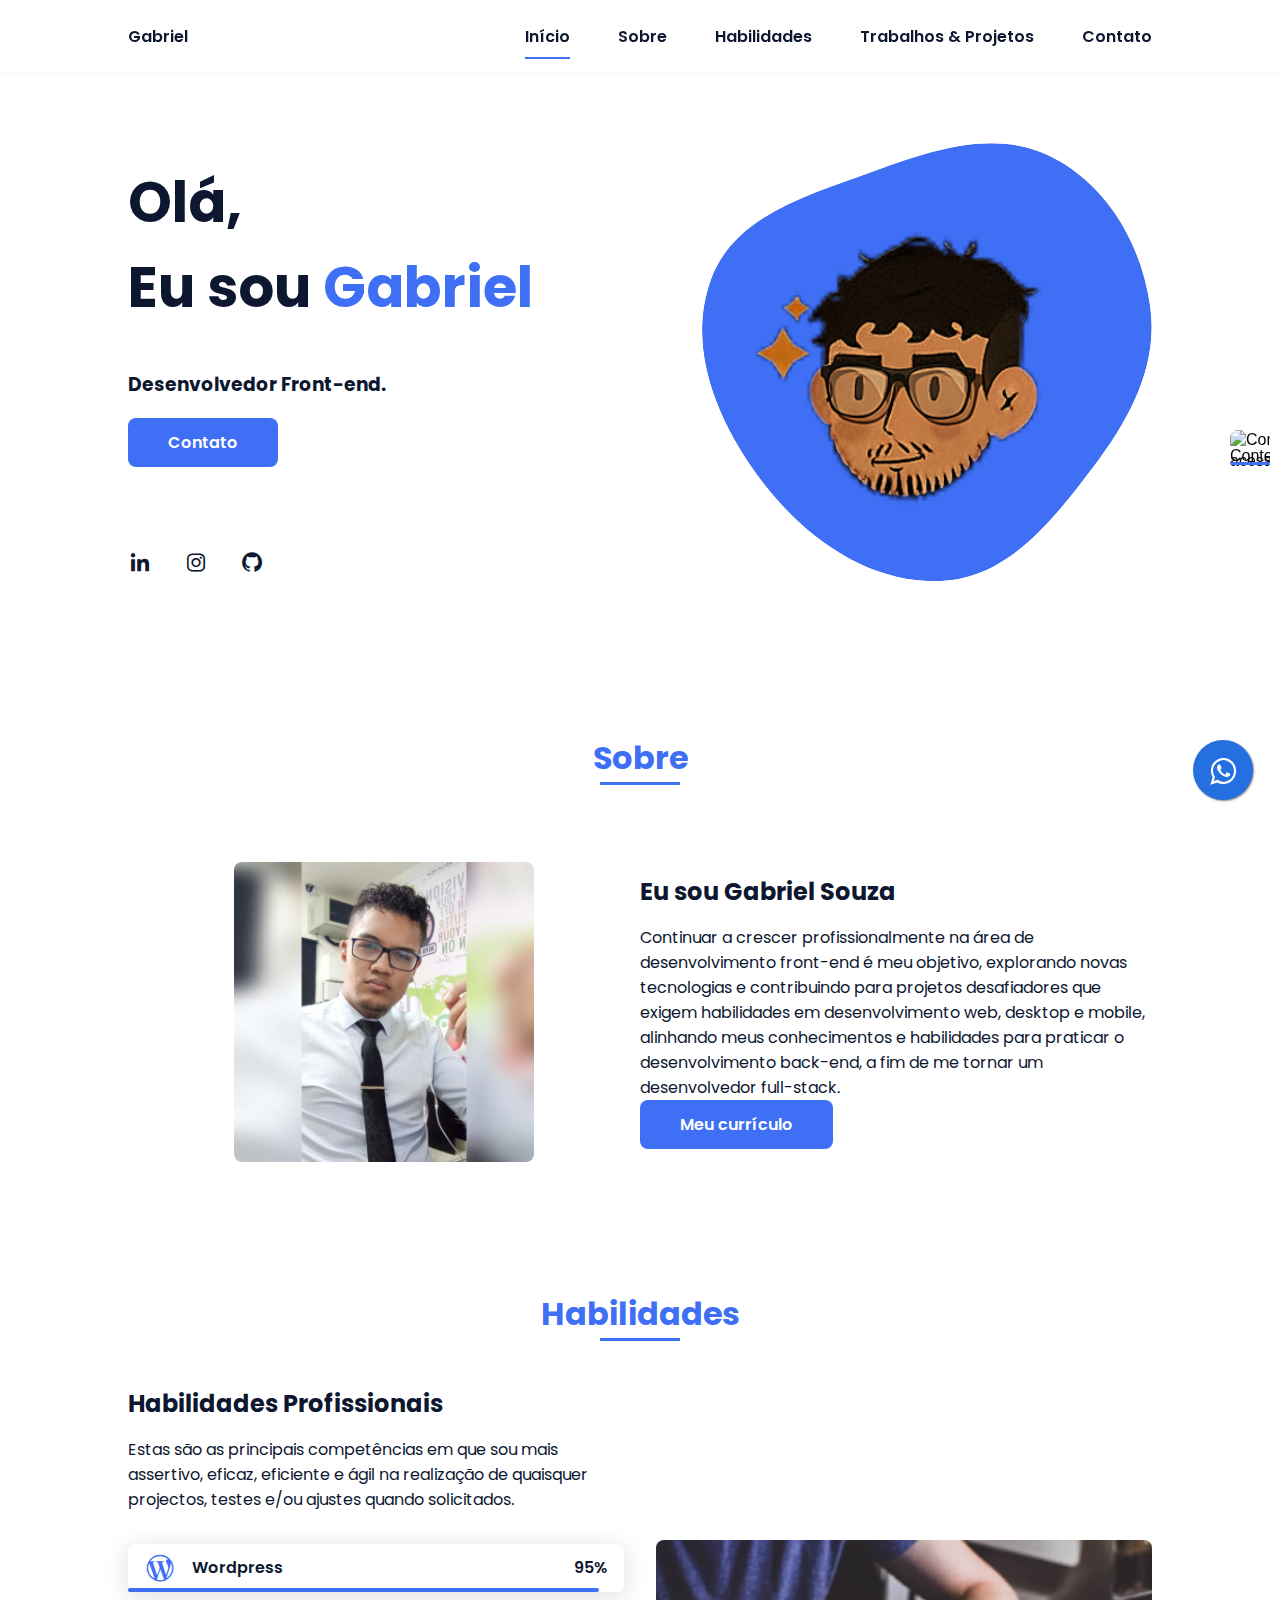
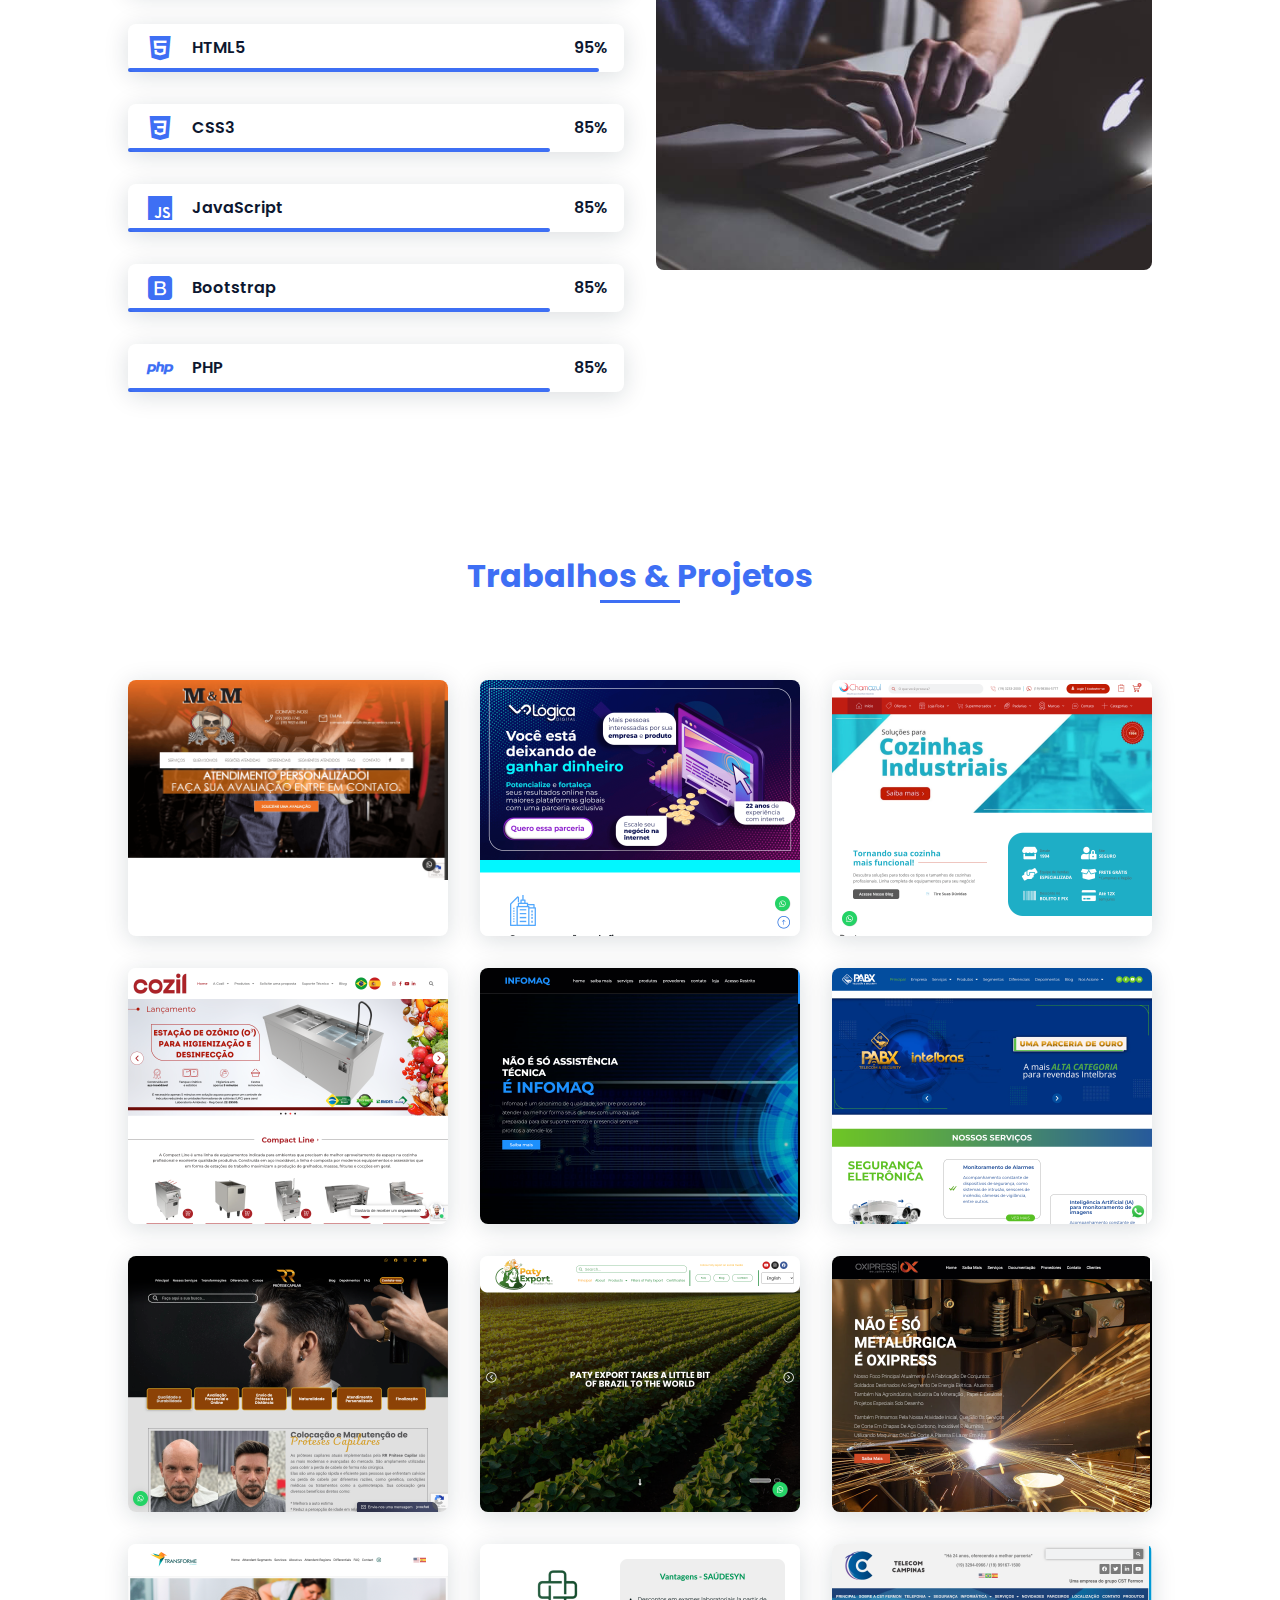
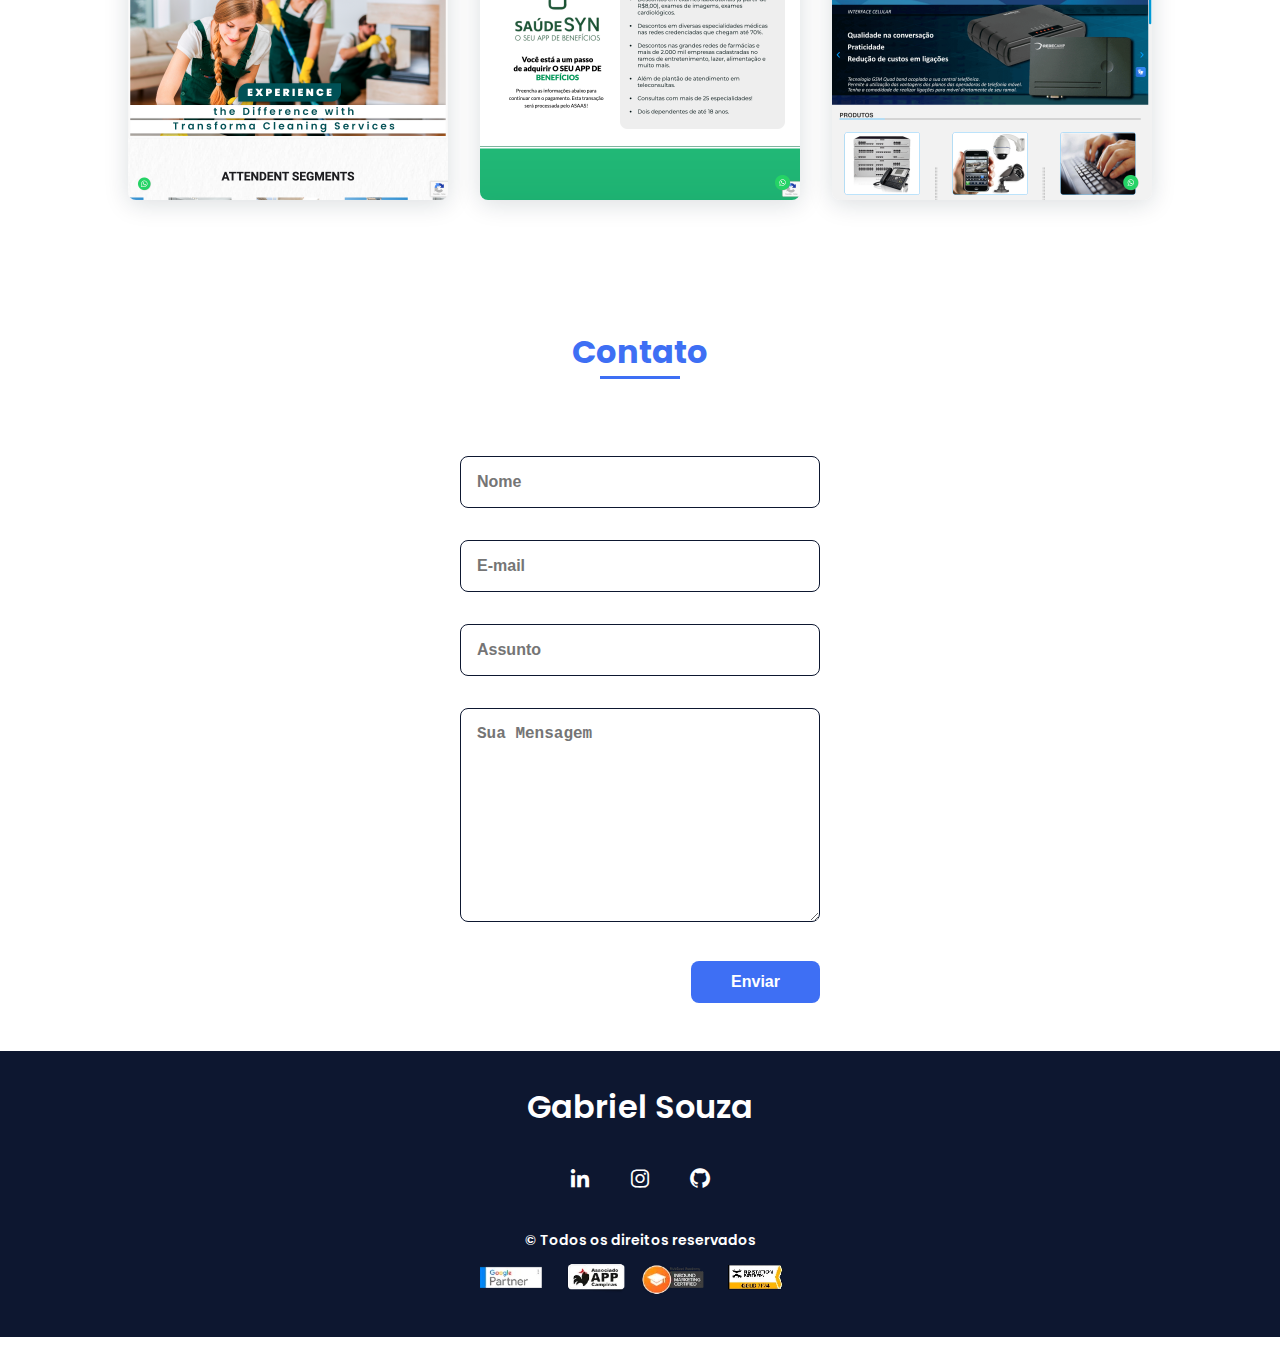
==== index.html @ 62bfc790 "Update index.html" ====
<!DOCTYPE html>
<html lang="pt-br">
    <head>
        <meta charset="UTF-8">
        <meta name="viewport" content="width=device-width, initial-scale=1.0">
        
        <link rel="icon" type="image/x-icon" href="./assets/img/favicon.ico">
        <link rel="stylesheet" href="assets/css/styles.css">

        <!-- =====BOX ICONS===== -->
        <link href='https://cdn.jsdelivr.net/npm/boxicons@2.0.5/css/boxicons.min.css' rel='stylesheet'>
        <link href="https://fonts.googleapis.com/icon?family=Material+Icons" rel="stylesheet">

        <title>Portfólio Gabriel Souza</title>
    </head>
    <body>
        <!--===== BOTAO VOLTAR AO TOPO =====-->
        <a class="btn-fixed" href="#home">
            <span class="material-icons">north</span>
        </a>
        
        <!--===== HEADER =====-->
        <header class="l-header">
            <nav class="nav bd-grid">
                <div>
                    <a href="#" class="nav__logo">Gabriel</a>
                </div>

                <div class="nav__menu" id="nav-menu">
                    <ul class="nav__list">
                        <li class="nav__item"><a href="#home" class="nav__link active">Início</a></li>
                        <li class="nav__item"><a href="#about" class="nav__link">Sobre</a></li>
                        <li class="nav__item"><a href="#skills" class="nav__link">Habilidades</a></li>
                        <li class="nav__item"><a href="#work" class="nav__link">Trabalhos & Projetos</a></li>
                        <li class="nav__item"><a href="#contact" class="nav__link">Contato</a></li>
                    </ul>
                </div>

                <div class="nav__toggle" id="nav-toggle">
                    <i class='bx bx-menu'></i>
                </div>
            </nav>
        </header>

        <main class="l-main">
            <!--===== HOME =====-->
            <section class="home bd-grid" id="home">
                <div class="home__data">
                    <h1 class="home__title">Olá,<br>Eu sou <span class="home__title-color">Gabriel</span></h1><h3>Desenvolvedor Front-end.</h3>

                    <a href="#contact" class="button">Contato</a>
                </div>

                <div class="home__social">
                    <a href="https://www.linkedin.com/in/gabriel-costa-de-souza-066486230/" class="home__social-icon"><i class='bx bxl-linkedin'></i></a>
                    <a href="https://www.instagram.com/web.gbrl" class="home__social-icon"><i class='bx bxl-instagram' ></i></a>
                    <a href="https://github.com/GbrlSouza/GbrlSouza" class="home__social-icon"><i class='bx bxl-github' ></i></a>
                </div>

                <div class="home__img">
                    <svg class="home__blob" viewBox="0 0 479 467" xmlns="http://www.w3.org/2000/svg" xmlns:xlink="http://www.w3.org/1999/xlink">
                        <mask id="mask0" mask-type="alpha">
                            <path d="M9.19024 145.964C34.0253 76.5814 114.865 54.7299 184.111 29.4823C245.804 6.98884 311.86 -14.9503 370.735 14.143C431.207 44.026 467.948 107.508 477.191 174.311C485.897 237.229 454.931 294.377 416.506 344.954C373.74 401.245 326.068 462.801 255.442 466.189C179.416 469.835 111.552 422.137 65.1576 361.805C17.4835 299.81 -17.1617 219.583 9.19024 145.964Z"/>
                        </mask>
                        <g mask="url(#mask0)">
                            <path d="M9.19024 145.964C34.0253 76.5814 114.865 54.7299 184.111 29.4823C245.804 6.98884 311.86 -14.9503 370.735 14.143C431.207 44.026 467.948 107.508 477.191 174.311C485.897 237.229 454.931 294.377 416.506 344.954C373.74 401.245 326.068 462.801 255.442 466.189C179.416 469.835 111.552 422.137 65.1576 361.805C17.4835 299.81 -17.1617 219.583 9.19024 145.964Z"/>
                            <image class="home__blob-img" x="50" y="60" href="assets/img/perfil.png"/>
                        </g>
                    </svg>
                </div>
            </section>

            <!--===== ABOUT =====-->
            <section class="about section " id="about">
                <h2 class="section-title">Sobre</h2>

                <div class="about__container bd-grid">
                    <div class="about__img">
                        <img src="assets/img/about.jpg" alt="">
                    </div>
                    
                    <div>
                        <h2 class="about__subtitle">Eu sou Gabriel Souza</h2>
                        <p class="about__text">Continuar a crescer profissionalmente na área de desenvolvimento front-end é meu objetivo, explorando novas tecnologias e contribuindo para projetos desafiadores que exigem habilidades em desenvolvimento web, desktop e mobile, alinhando meus conhecimentos e habilidades para praticar o desenvolvimento back-end, a fim de me tornar um desenvolvedor full-stack.</p>           
                        <div styles="margin-top: 30px"><a href="./assets/pdf/Gabriel%20Costa%20de%20Souza%20CV.pdf" target="_blank" class="button">Meu currículo</a></div>
                    </div>                                   
                </div>
            </section>

            <!--===== SKILLS =====-->
            <section class="skills section" id="skills">
                <h2 class="section-title">Habilidades</h2>

                <div class="skills__container bd-grid">          
                    <div>
                        <h2 class="skills__subtitle">Habilidades Profissionais</h2>
                        <p class="skills__text">Estas são as principais competências em que sou mais assertivo, eficaz, eficiente e ágil na realização de quaisquer projectos, testes e/ou ajustes quando solicitados.</p>
                        <div class="skills__data">
                            <div class="skills__names">
                                <i class='bx bxl-wordpress skills__icon'></i>
                                <span class="skills__name">Wordpress</span>
                            </div>
                            <div class="skills__bar skills__html">

                            </div>
                            <div>
                                <span class="skills__percentage">95%</span>
                            </div>
                        </div>
                        <div class="skills__data">
                            <div class="skills__names">
                                <i class='bx bxl-html5 skills__icon'></i>
                                <span class="skills__name">HTML5</span>
                            </div>
                            <div class="skills__bar skills__html">

                            </div>
                            <div>
                                <span class="skills__percentage">95%</span>
                            </div>
                        </div>
                        <div class="skills__data">
                            <div class="skills__names">
                                <i class='bx bxl-css3 skills__icon'></i>
                                <span class="skills__name">CSS3</span>
                            </div>
                            <div class="skills__bar skills__css">
                                
                            </div>
                            <div>
                                <span class="skills__percentage">85%</span>
                            </div>
                        </div>
                        <div class="skills__data">
                            <div class="skills__names">
                                <i class='bx bxl-javascript skills__icon'></i>
                                <span class="skills__name">JavaScript</span>
                            </div>
                            <div class="skills__bar skills__css">
                                
                            </div>
                            <div>
                                <span class="skills__percentage">85%</span>
                            </div>
                        </div>
                        <div class="skills__data">
                            <div class="skills__names">
                                <i class='bx bxl-bootstrap skills__icon'></i>
                                <span class="skills__name">Bootstrap</span>
                            </div>
                            <div class="skills__bar skills__css">
                                
                            </div>
                            <div>
                                <span class="skills__percentage">85%</span>
                            </div>
                        </div>
                        <div class="skills__data">
                            <div class="skills__names">
                                <i class='bx bxl-php skills__icon' ></i>
                                <span class="skills__name">PHP</span>
                            </div>
                            <div class="skills__bar skills__ux">
                                
                            </div>
                            <div>
                                <span class="skills__percentage">85%</span>
                            </div>
                        </div>
                    </div>
                    
                    <div>              
                        <img src="assets/img/work3.jpg" alt="" class="skills__img">
                    </div>
                </div>
            </section>

            <!--===== WORK =====-->
            <section class="work section" id="work">
                <h2 class="section-title">Trabalhos & Projetos</h2>

                <div class="work__container bd-grid">
                    <a target="_blank" href="https://www.mmoficinamecanica.com.br/" class="work__img">
                        <img src="assets/img/mmoficinamecanica.png" alt="">
                    </a>
                    <a target="_blank" href="https://conteudo.logicadigital.com.br/trafego-pago/" class="work__img">
                        <img src="assets/img/onepage-logica-digital-trafego.png" alt="">
                    </a>
                    <a target="_blank" href="https://www.chamazul.com.br/" class="work__img">
                        <img src="assets/img/chamazul.png" alt="">
                    </a>
                    <a target="_blank" href="https://cozil.com.br/" class="work__img">
                        <img src="assets/img/cozil.png" alt="">
                    </a>
                    <a target="_blank" href="https://gbrlsouza.github.io/www.infomaqcampinas.com.br/" class="work__img">
                        <img src="assets/img/infomaq.png" alt="">
                    </a>
                    <a target="_blank" href="https://www.pabxtelecom.com.br/" class="work__img">
                        <img src="assets/img/pabx.png" alt="">
                    </a>
                    <a target="_blank" href="https://www.rrprotesecapilar.com.br/" class="work__img">
                        <img src="assets/img/rrprotese.png" alt="">
                    </a>
                    <a target="_blank" href="http://dev.patyexport.com/" class="work__img">
                        <img src="assets/img/paty-export.png" alt="">
                    </a>
                    <a target="_blank" href="https://gbrlsouza.github.io/www.oxipress.com.br/" class="work__img">
                        <img src="assets/img/oxipress.png" alt="">
                    </a>
                    <a target="_blank" href="https://www.transformecleaning.com/" class="work__img">
                        <img src="assets/img/transforme-cleaning.png" alt="">
                    </a>
                    <a target="_blank" href="https://plano.saudesyn.com.br/" class="work__img">
                        <img src="assets/img/saudesyn.png" alt="">
                    </a>
                    <a target="_blank" href="https://www.telecomcampinas.com.br/" class="work__img">
                        <img src="assets/img/telecom-campinas.png" alt="">
                    </a>
                </div>
            </section>

            <!--===== CONTACT =====-->
            <section class="contact section" id="contact">
                <h2 class="section-title">Contato</h2>

                <div class="contact__container bd-grid">
                    <form action="https://formsubmit.co/dev.gabrielsouza@hotmail.com" method="POST"  class="contact__form">
                        <input type="text" name="name" placeholder="Nome" class="contact__input" required>
                        <input type="email" name="email" placeholder="E-mail" class="contact__input" required>
                        <input type="subject" name="subject" placeholder="Assunto" class="contact__input" required>
                        <textarea name="message" placeholder="Sua Mensagem" id="" cols="0" rows="10" class="contact__input" required></textarea>
                        <input type="hidden" name="_next" value="https://gbrlsouza.github.io/Portfolio-Gabriel-Souza/obrigado.html">
                        <input type="submit" value="Enviar" class="contact__button button">
                        <!--div id='recaptcha' class="g-recaptcha" data-sitekey="6Lc2ir8pAAAAAP3tOxoWyXWkzju0WFUUVgN4Os3S" data-callback="sendForm" data-size="invisible"></div-->
                    </form>
                </div>
            </section>
        </main>

        <!--===== FOOTER =====-->
        <footer class="footer">
            <p class="footer__title">Gabriel Souza</p>
            <div class="footer__social">
                <a href="https://www.linkedin.com/in/gabriel-costa-de-souza-066486230/" class="footer__icon"><i class='bx bxl-linkedin'></i></a>
                <a href="https://www.instagram.com/web.gbrl" class="footer__icon"><i class='bx bxl-instagram' ></i></a>
                <a href="https://github.com/GbrlSouza/GbrlSouza" class="footer__icon"><i class='bx bxl-github' ></i></a>
            </div>
            <p class="footer__copy">&#169; Todos os direitos reservados</p>
            <img src="assets/img/icones-footer.webp" alt="">
        </footer>

        <!--===== VLIBRAS =====-->
        <div vw class="enabled">
            <div vw-access-button class="active"></div>
            <div vw-plugin-wrapper>
                <div class="vw-plugin-top-wrapper"></div>
            </div>
        </div>
        <script src="./assets/js/vlibras.js"></script>
        <script>
            new window.VLibras.Widget('https://vlibras.gov.br/app');
        </script>

        <!--===== SCROLL REVEAL =====-->
        <script src="https://unpkg.com/scrollreveal"></script>

        <!--===== MAIN JS =====-->
        <script src="assets/js/main.js"></script>
        
        <!--===== WHATSAPP BUTTON =====-->
        <link rel="stylesheet" href="https://maxcdn.bootstrapcdn.com/font-awesome/4.5.0/css/font-awesome.min.css" />
        <a href="https://wa.me/5519989680054?text=Adorei%20seu%20portifólio!" style="position:fixed;width:60px;height:60px;bottom:100px;right:27px;background-color:#2470e0;color:#FFF;border-radius:50px;text-align:center;font-size:30px;box-shadow: 1px 1px 2px #888; z-index:1000;" target="_blank">
            <i style="margin-top:16px" class="fa fa-whatsapp"></i>
        </a>
        
        <!--===== RECAPTCHA =====-->
        <script src='https://www.google.com/recaptcha/api.js'></script> 
    </body>
</html>
---- assets/css/styles.css ----
/*===== GOOGLE FONTS =====*/
@import url("https://fonts.googleapis.com/css2?family=Poppins:wght@400;600;700&display=swap");
/*===== VARIABLES CSS =====*/
:root {
  --header-height: 3rem;
  --font-semi: 600;
  /*===== Colores =====*/
  /*Purple 260 - Red 355 - Blue 224 - Pink 340*/
  /* HSL color mode */
  --hue-color: 224;
  --first-color: hsl(var(--hue-color), 89%, 60%);
  --second-color: hsl(var(--hue-color), 56%, 12%);
  /*===== Fuente y tipografia =====*/
  --body-font: 'Poppins', sans-serif;
  --big-font-size: 2rem;
  --h2-font-size: 1.25rem;
  --normal-font-size: .938rem;
  --smaller-font-size: .75rem;
  /*===== Margenes =====*/
  --mb-2: 1rem;
  --mb-4: 2rem;
  --mb-5: 2.5rem;
  --mb-6: 3rem;
  /*===== z index =====*/
  --z-back: -10;
  --z-fixed: 100;
}

@media screen and (min-width: 968px) {
  :root {
    --big-font-size: 3.5rem;
    --h2-font-size: 2rem;
    --normal-font-size: 1rem;
    --smaller-font-size: .875rem;
  }
}

/*===== BASE =====*/
*, ::before, ::after {
  box-sizing: border-box;
}

html {
  scroll-behavior: smooth;
}

body {
  margin: var(--header-height) 0 0 0;
  font-family: var(--body-font);
  font-size: var(--normal-font-size);
  color: var(--second-color);
}

body::-webkit-scrollbar {
    width: 15px;                    /* width of the entire scrollbar */
}

body::-webkit-scrollbar-track {
    background: #fff;             /* color of the tracking area */
}

body::-webkit-scrollbar-thumb {
    background-color: #2470e0;    /* color of the scroll thumb */
    border-radius: 15px;            /* roundness of the scroll thumb */
    border: 3px solid #fff;       /* creates padding around scroll thumb */
}

h1, h2, p {
  margin: 0;
}

ul {
  margin: 0;
  padding: 0;
  list-style: none;
}

a {
  text-decoration: none;
}

img {
  max-width: 100%;
  height: auto;
  display: block;
}

/*===== BOTAO VOLTAR AO TOPO ===== */

.btn-fixed {
  position: fixed;
  bottom: 30px;
  right: 30px;
  visibility: hidden;
  z-index: 999;
}

.btn-fixed.visible {
  visibility: visible;
  z-index: 999;
}

.material-icons {
  background: #ffffffcc;
  border: solid 3px #2470e0;
  border-radius: 50%;
  color: #2470e0;
  padding: 10px;
  z-index: 999;
}

/*===== CLASS CSS ===== */
.section-title {
  position: relative;
  font-size: var(--h2-font-size);
  color: var(--first-color);
  margin-top: var(--mb-2);
  margin-bottom: var(--mb-4);
  text-align: center;
}

.section-title::after {
  position: absolute;
  content: '';
  width: 64px;
  height: 0.18rem;
  left: 0;
  right: 0;
  margin: auto;
  top: 2rem;
  background-color: var(--first-color);
}

.section {
  padding-top: 3rem;
  padding-bottom: 2rem;
}

/*===== LAYOUT =====*/
.bd-grid {
  max-width: 1024px;
  display: grid;
  margin-left: var(--mb-2);
  margin-right: var(--mb-2);
}

.l-header {
  width: 100%;
  position: fixed;
  top: 0;
  left: 0;
  z-index: var(--z-fixed);
  background-color: #fff;
  box-shadow: 0 1px 4px rgba(146, 161, 176, 0.15);
}

/*===== NAV =====*/
.nav {
  height: var(--header-height);
  display: flex;
  justify-content: space-between;
  align-items: center;
  font-weight: var(--font-semi);
}

@media screen and (max-width: 767px) {
  .nav__menu {
    position: fixed;
    top: var(--header-height);
    right: -100%;
    width: 80%;
    height: 100%;
    padding: 2rem;
    background-color: var(--second-color);
    transition: .5s;
  }
}

.nav__item {
  margin-bottom: var(--mb-4);
}

.nav__link {
  position: relative;
  color: #fff;
}

.nav__link:hover {
  position: relative;
}

.nav__link:hover::after {
  position: absolute;
  content: '';
  width: 100%;
  height: 0.18rem;
  left: 0;
  top: 2rem;
  background-color: var(--first-color);
}

.nav__logo {
  color: var(--second-color);
}

.nav__toggle {
  color: var(--second-color);
  font-size: 1.5rem;
  cursor: pointer;
}

/*Active menu*/
.active::after {
  position: absolute;
  content: '';
  width: 100%;
  height: 0.18rem;
  left: 0;
  top: 2rem;
  background-color: var(--first-color);
}

/*=== Show menu ===*/
.show {
  right: 0;
}

/*===== HOME =====*/
.home {
  position: relative;
  row-gap: 5rem;
  padding: 4rem 0 5rem;
}

.home__data {
  align-self: center;
}

.home__title {
  font-size: var(--big-font-size);
  margin-bottom: var(--mb-5);
}

.home__title-color {
  color: var(--first-color);
}

.home__social {
  display: flex;
  flex-direction: column;
}

.home__social-icon {
  width: max-content;
  margin-bottom: var(--mb-2);
  font-size: 1.5rem;
  color: var(--second-color);
}

.home__social-icon:hover {
  color: var(--first-color);
}

.home__img {
  position: absolute;
  right: 0;
  bottom: 0;
  width: 260px;
}

.home__blob {
  fill: var(--first-color);
}

.home__blob-img {
  width: 360px;
}

/*BUTTONS*/
.button {
  display: inline-block;
  background-color: var(--first-color);
  color: #fff;
  padding: .75rem 2.5rem;
  font-weight: var(--font-semi);
  border-radius: .5rem;
  transition: .3s;
}

.button:hover {
  box-shadow: 0px 10px 36px rgba(0, 0, 0, 0.15);
}

/* ===== ABOUT =====*/
.about__container {
  row-gap: 2rem;
  text-align: center;
}

.about__subtitle {
  margin-bottom: var(--mb-2);
}

.about__img {
  justify-self: center;
}

.about__img img {
  width: 200px;
  border-radius: .5rem;
}

/* ===== SKILLS =====*/
.skills__container {
  row-gap: 2rem;
  text-align: center;
}

.skills__subtitle {
  margin-bottom: var(--mb-2);
}

.skills__text {
  margin-bottom: var(--mb-4);
}

.skills__data {
  display: flex;
  justify-content: space-between;
  align-items: center;
  position: relative;
  font-weight: var(--font-semi);
  padding: .5rem 1rem;
  margin-bottom: var(--mb-4);
  border-radius: .5rem;
  box-shadow: 0px 4px 25px rgba(14, 36, 49, 0.15);
}

.skills__icon {
  font-size: 2rem;
  margin-right: var(--mb-2);
  color: var(--first-color);
}

.skills__names {
  display: flex;
  align-items: center;
}

.skills__bar {
  position: absolute;
  left: 0;
  bottom: 0;
  background-color: var(--first-color);
  height: .25rem;
  border-radius: .5rem;
  z-index: var(--z-back);
}

.skills__html {
  width: 95%;
}

.skills__css {
  width: 85%;
}

.skills__js {
  width: 65%;
}

.skills__ux {
  width: 85%;
}

.skills__img {
  border-radius: .5rem;
}

/* ===== WORK =====*/
.work__container {
  row-gap: 2rem;
}

.work__img {
  box-shadow: 0px 4px 25px rgba(14, 36, 49, 0.15);
  border-radius: .5rem;
  overflow: hidden;
}

.work__img img {
  transition: 1s;
}

.work__img img:hover {
  transform: scale(1.1);
}

/* ===== CONTACT =====*/
.contact__input {
  width: 100%;
  font-size: var(--normal-font-size);
  font-weight: var(--font-semi);
  padding: 1rem;
  border-radius: .5rem;
  border: 1.5px solid var(--second-color);
  outline: none;
  margin-bottom: var(--mb-4);
}

.contact__button {
  display: block;
  border: none;
  outline: none;
  font-size: var(--normal-font-size);
  cursor: pointer;
  margin-left: auto;
}

/* ===== FOOTER =====*/
.footer {
  background-color: var(--second-color);
  color: #fff;
  text-align: center;
  font-weight: var(--font-semi);
  padding: 2rem 0;
}

.footer__title {
  font-size: 2rem;
  margin-bottom: var(--mb-4);
}

.footer__social {
  margin-bottom: var(--mb-4);
}

.footer__icon {
  font-size: 1.5rem;
  color: #fff;
  margin: 0 var(--mb-2);
}

.footer__copy {
  font-size: var(--smaller-font-size);
}

.footer img {
  width: 25%;
  display: block;
  margin: 10px auto; 
}

/* ===== MEDIA QUERIES=====*/
@media screen and (max-width: 320px) {
  .home {
    row-gap: 2rem;
  }
  .home__img {
    width: 200px;
  }
}

@media screen and (min-width: 576px) {
  .home {
    padding: 4rem 0 2rem;
  }
  .home__social {
    padding-top: 0;
    padding-bottom: 2.5rem;
    flex-direction: row;
    align-self: flex-end;
  }
  .home__social-icon {
    margin-bottom: 0;
    margin-right: var(--mb-4);
  }
  .home__img {
    width: 300px;
    bottom: 25%;
  }
  .about__container {
    grid-template-columns: repeat(2, 1fr);
    align-items: center;
    text-align: initial;
  }
  .skills__container {
    grid-template-columns: .7fr;
    justify-content: center;
    column-gap: 1rem;
  }
  .work__container {
    grid-template-columns: repeat(2, 1fr);
    column-gap: 2rem;
    padding-top: 2rem;
  }
  .contact__form {
    width: 360px;
    padding-top: 2rem;
  }
  .contact__container {
    justify-items: center;
  }
}

@media screen and (min-width: 768px) {
  body {
    margin: 0;
  }
  .section {
    padding-top: 4rem;
    padding-bottom: 3rem;
  }
  .section-title {
    margin-bottom: var(--mb-6);
  }
  .section-title::after {
    width: 80px;
    top: 3rem;
  }
  .nav {
    height: calc(var(--header-height) + 1.5rem);
  }
  .nav__list {
    display: flex;
    padding-top: 0;
  }
  .nav__item {
    margin-left: var(--mb-6);
    margin-bottom: 0;
  }
  .nav__toggle {
    display: none;
  }
  .nav__link {
    color: var(--second-color);
  }
  .home {
    padding: 8rem 0 2rem;
  }
  .home__img {
    width: 400px;
    bottom: 10%;
  }
  .about__container {
    padding-top: 2rem;
  }
  .about__img img {
    width: 300px;
  }
  .skills__container {
    grid-template-columns: repeat(2, 1fr);
    column-gap: 2rem;
    align-items: center;
    text-align: initial;
  }
  .work__container {
    grid-template-columns: repeat(3, 1fr);
    column-gap: 2rem;
  }
}

@media screen and (min-width: 992px) {
  .bd-grid {
    margin-left: auto;
    margin-right: auto;
  }
  .home {
    padding: 10rem 0 2rem;
  }
  .home__img {
    width: 450px;
  }
}

.container {
  display: flex;
  flex-direction: column;
  height: 100vh;
}

.container main {
  margin-top: 15rem;
  flex: 1;
}

@media screen and (min-width: 992px) {
  .container main {
    margin-top: 20rem;
    padding-bottom: -50px;
    flex: 1 1 0;
  }
}
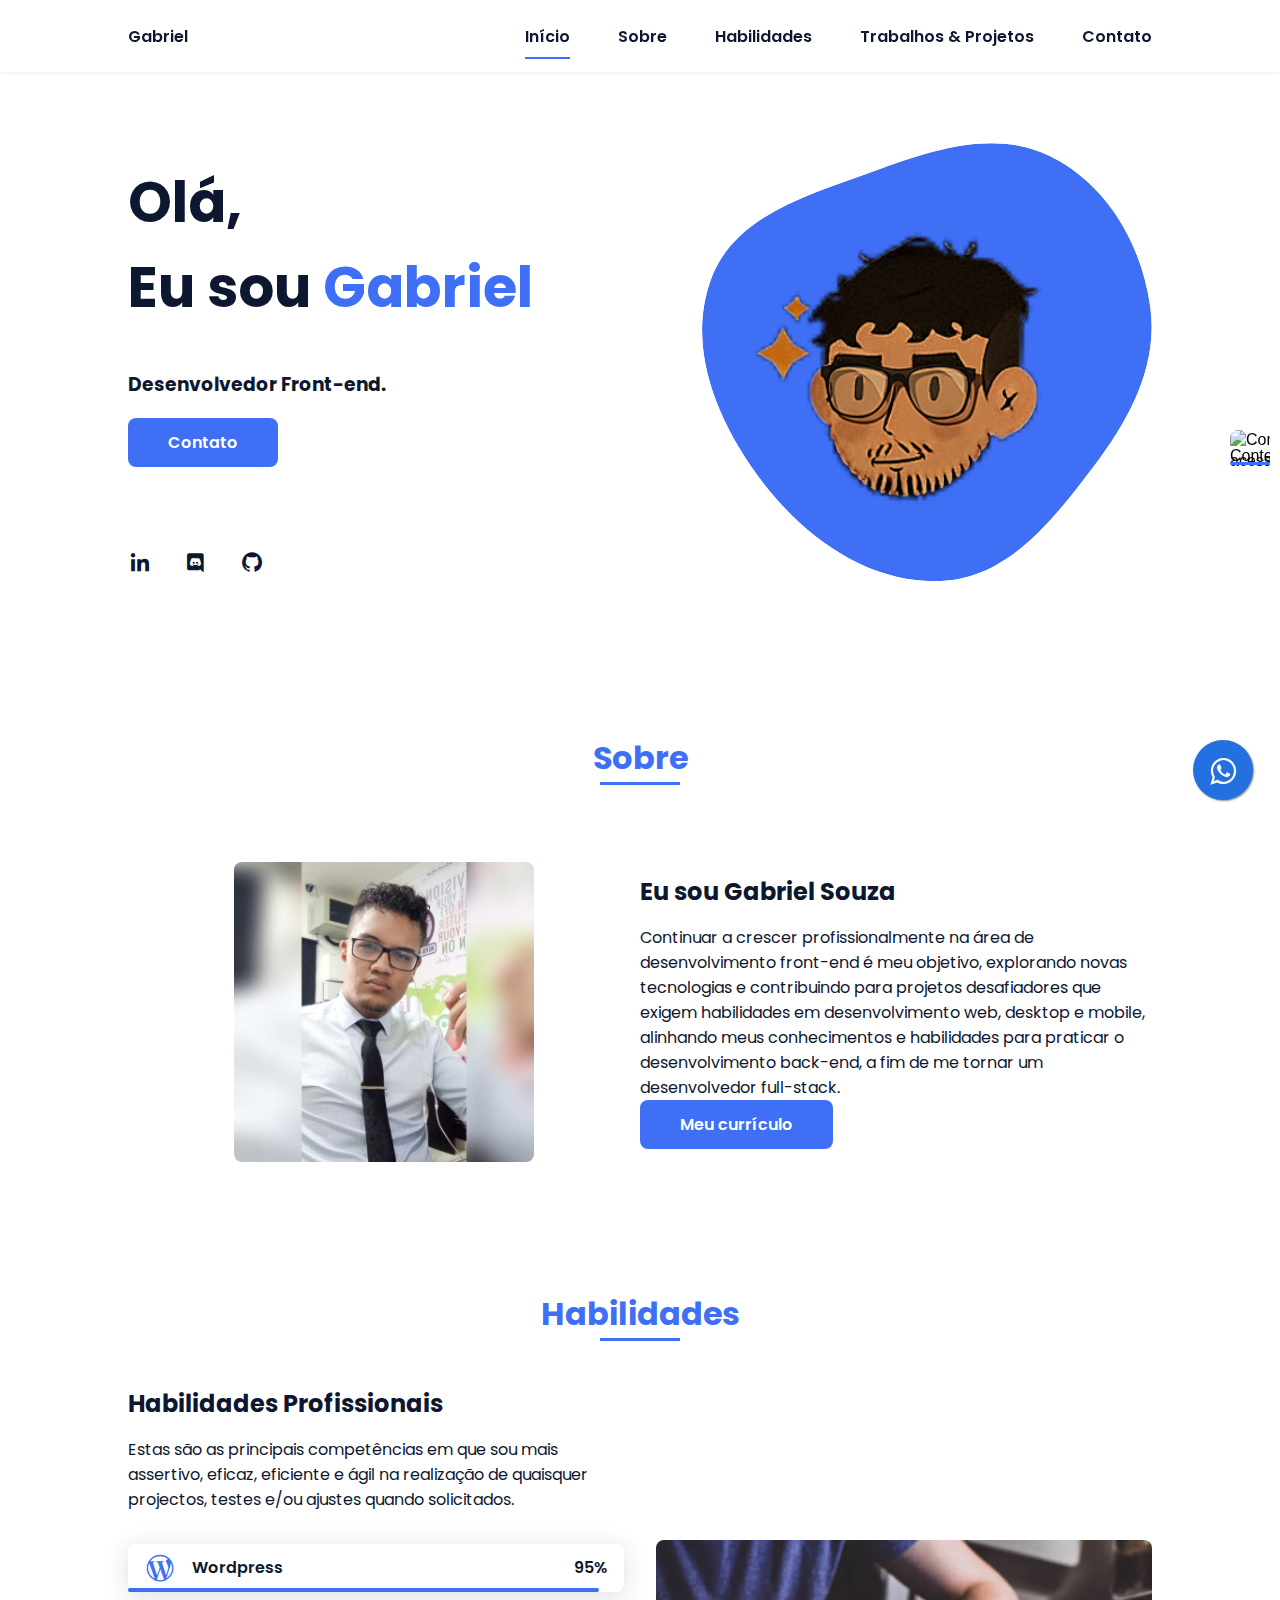
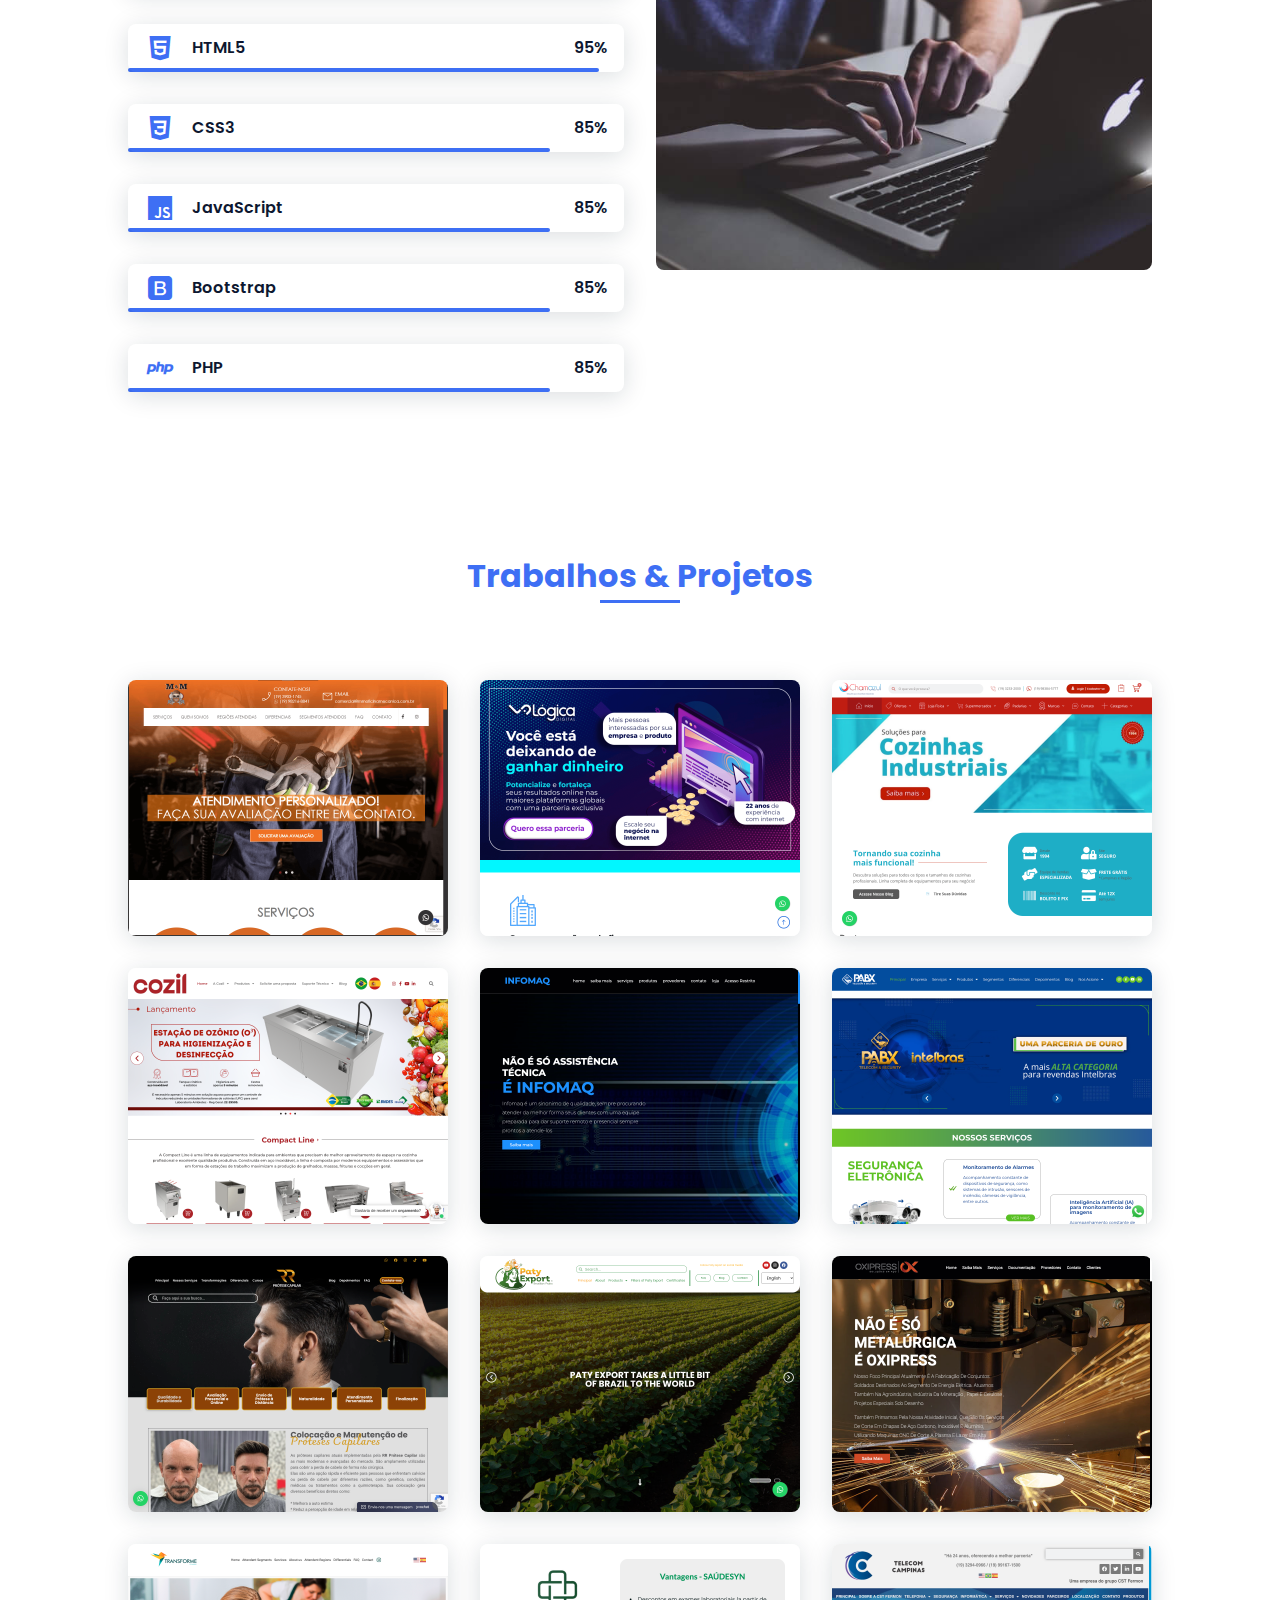
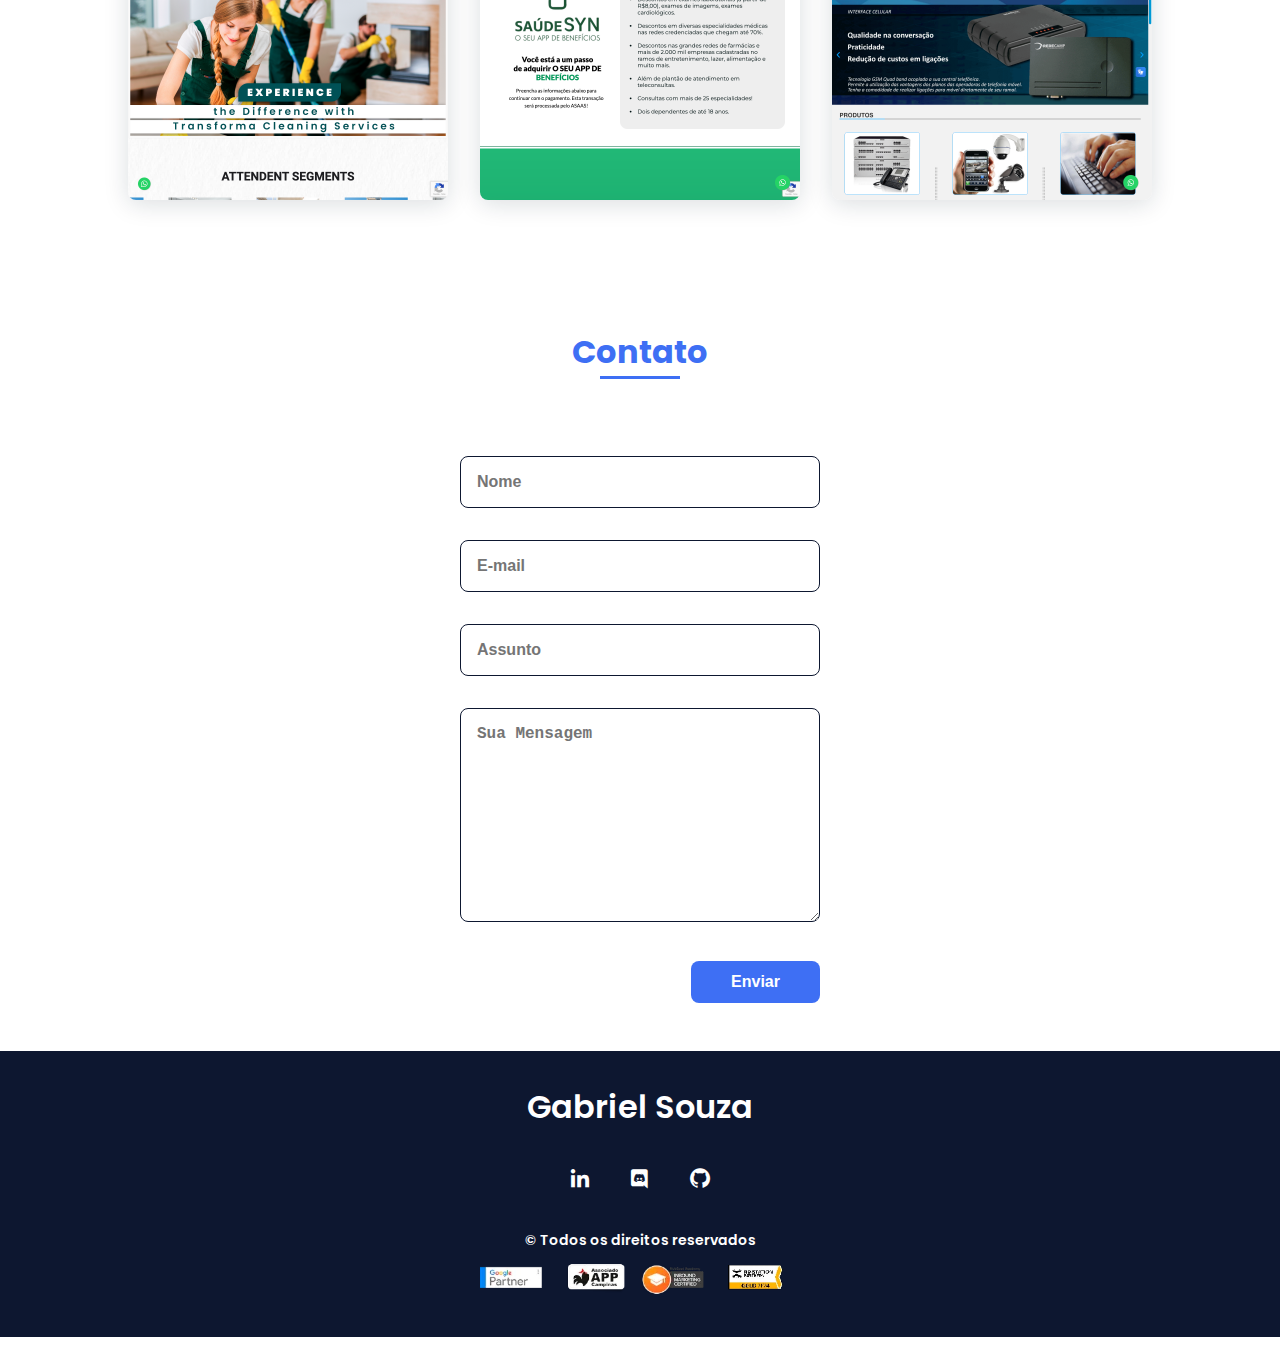
==== commit 47fef417: "Update index.html" ====
--- a/index.html
+++ b/index.html
@@ -53,7 +53,7 @@
 
                 <div class="home__social">
                     <a href="https://www.linkedin.com/in/gabriel-costa-de-souza-066486230/" class="home__social-icon"><i class='bx bxl-linkedin'></i></a>
-                    <a href="https://www.instagram.com/web.gbrl" class="home__social-icon"><i class='bx bxl-instagram' ></i></a>
+                    <a href="https://discordapp.com/users/gbrl_019" class="home__social-icon"><i class='bx bxl-discord' ></i></a>
                     <a href="https://github.com/GbrlSouza/GbrlSouza" class="home__social-icon"><i class='bx bxl-github' ></i></a>
                 </div>
 
@@ -242,7 +242,7 @@
             <p class="footer__title">Gabriel Souza</p>
             <div class="footer__social">
                 <a href="https://www.linkedin.com/in/gabriel-costa-de-souza-066486230/" class="footer__icon"><i class='bx bxl-linkedin'></i></a>
-                <a href="https://www.instagram.com/web.gbrl" class="footer__icon"><i class='bx bxl-instagram' ></i></a>
+                <a href="https://discordapp.com/users/gbrl_019" class="footer__icon"><i class='bx bxl-discord' ></i></a>
                 <a href="https://github.com/GbrlSouza/GbrlSouza" class="footer__icon"><i class='bx bxl-github' ></i></a>
             </div>
             <p class="footer__copy">&#169; Todos os direitos reservados</p>
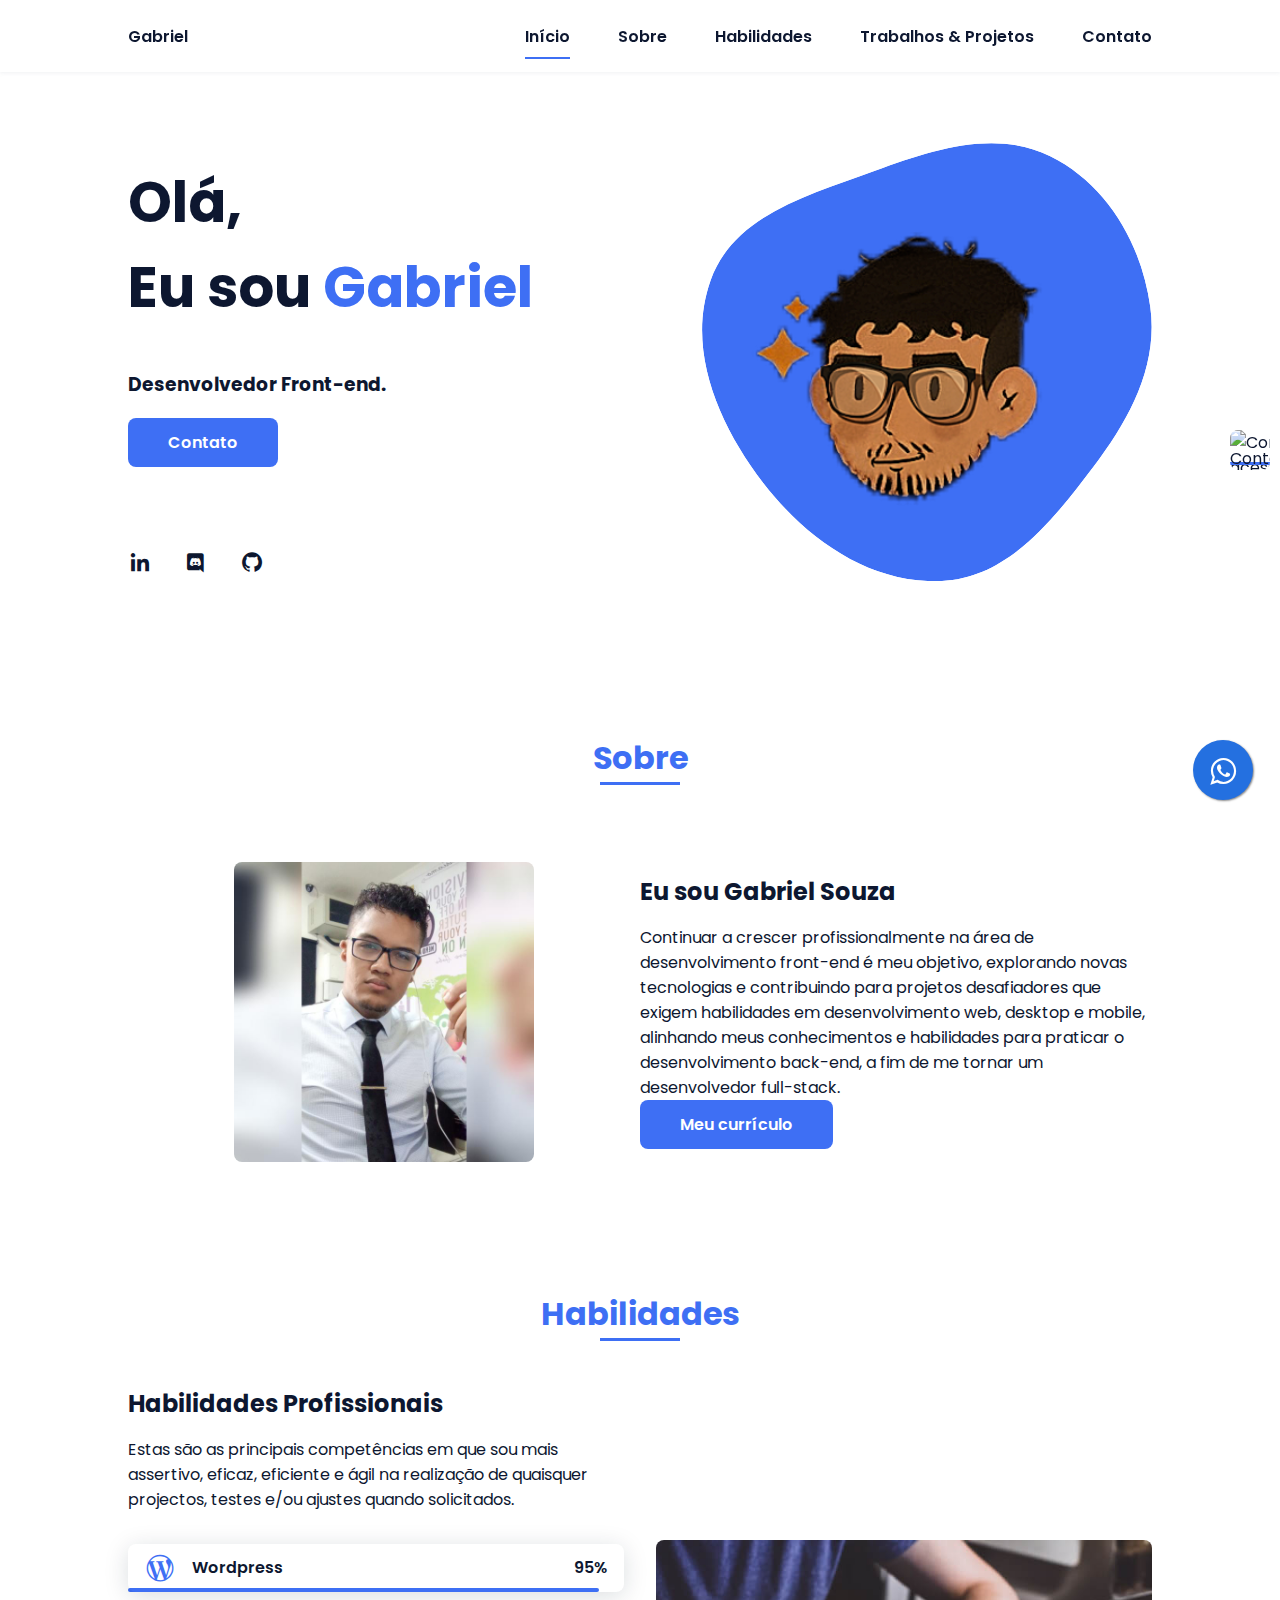
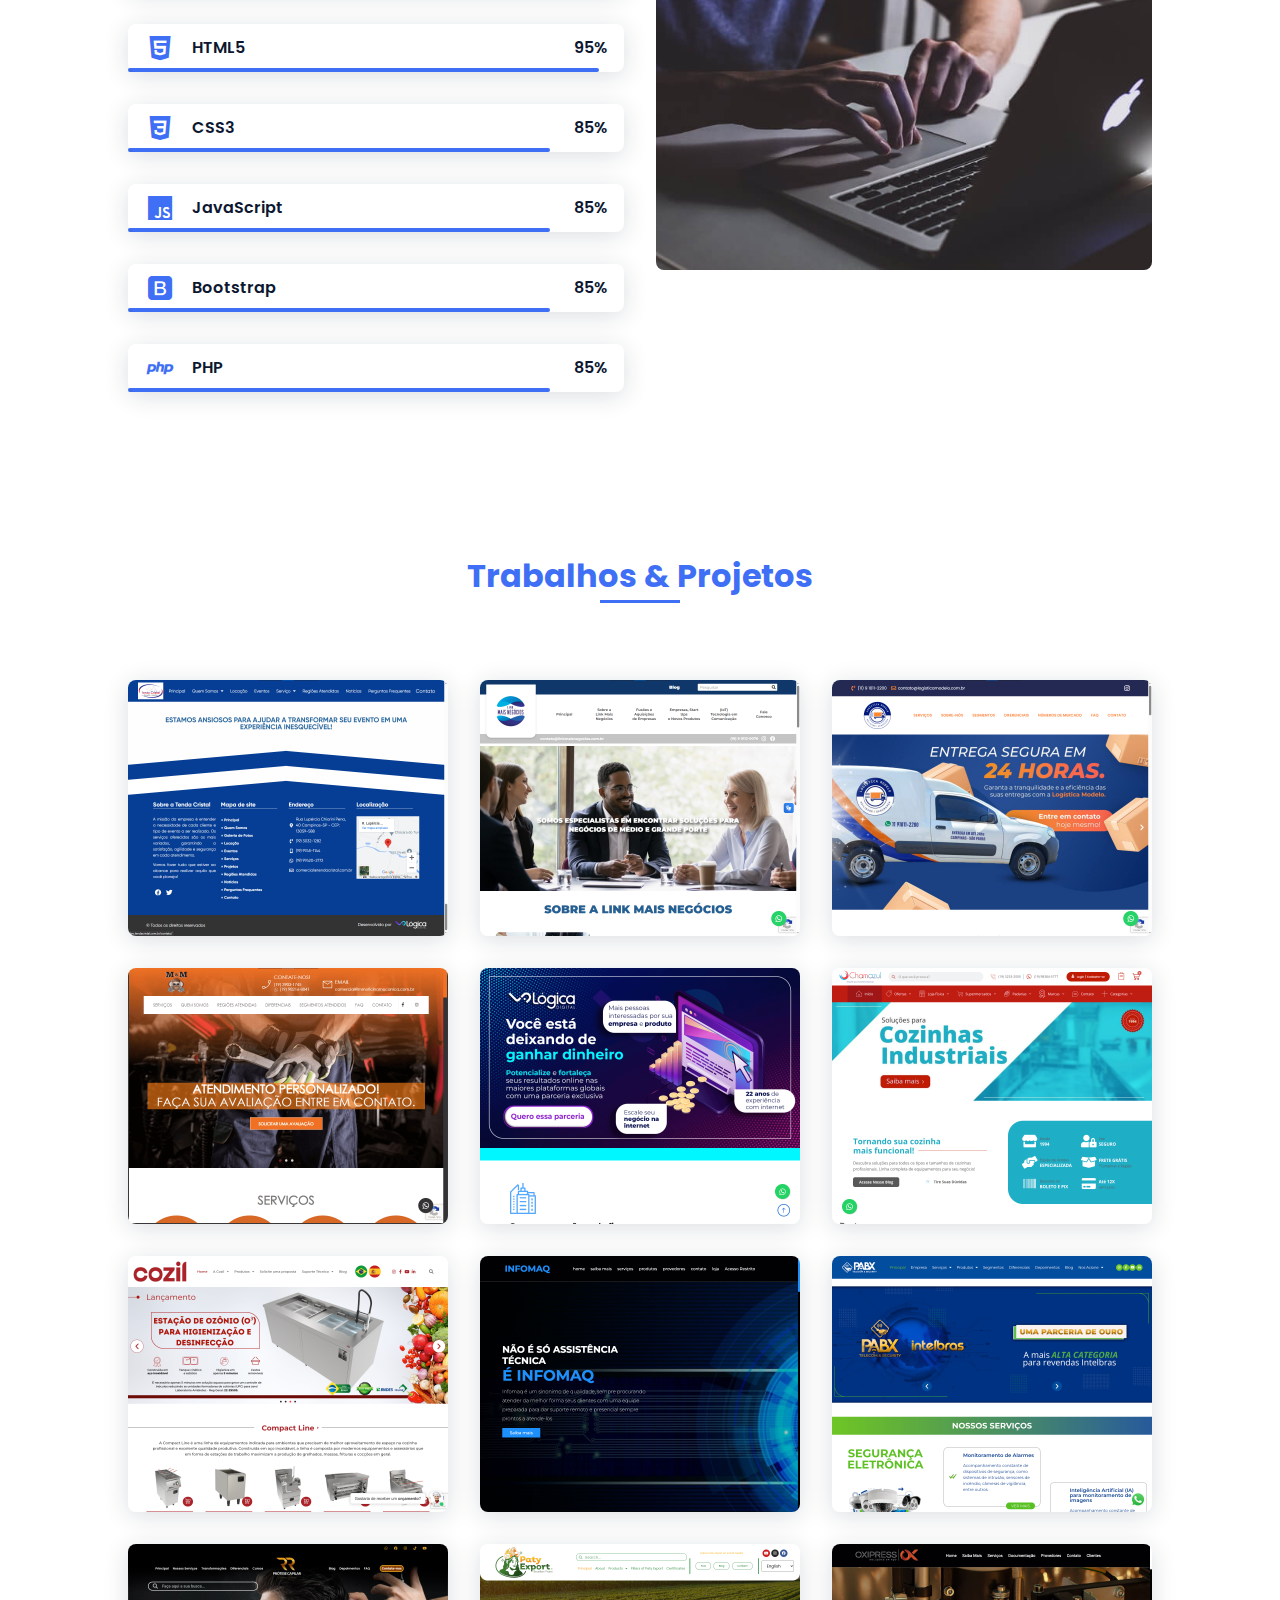
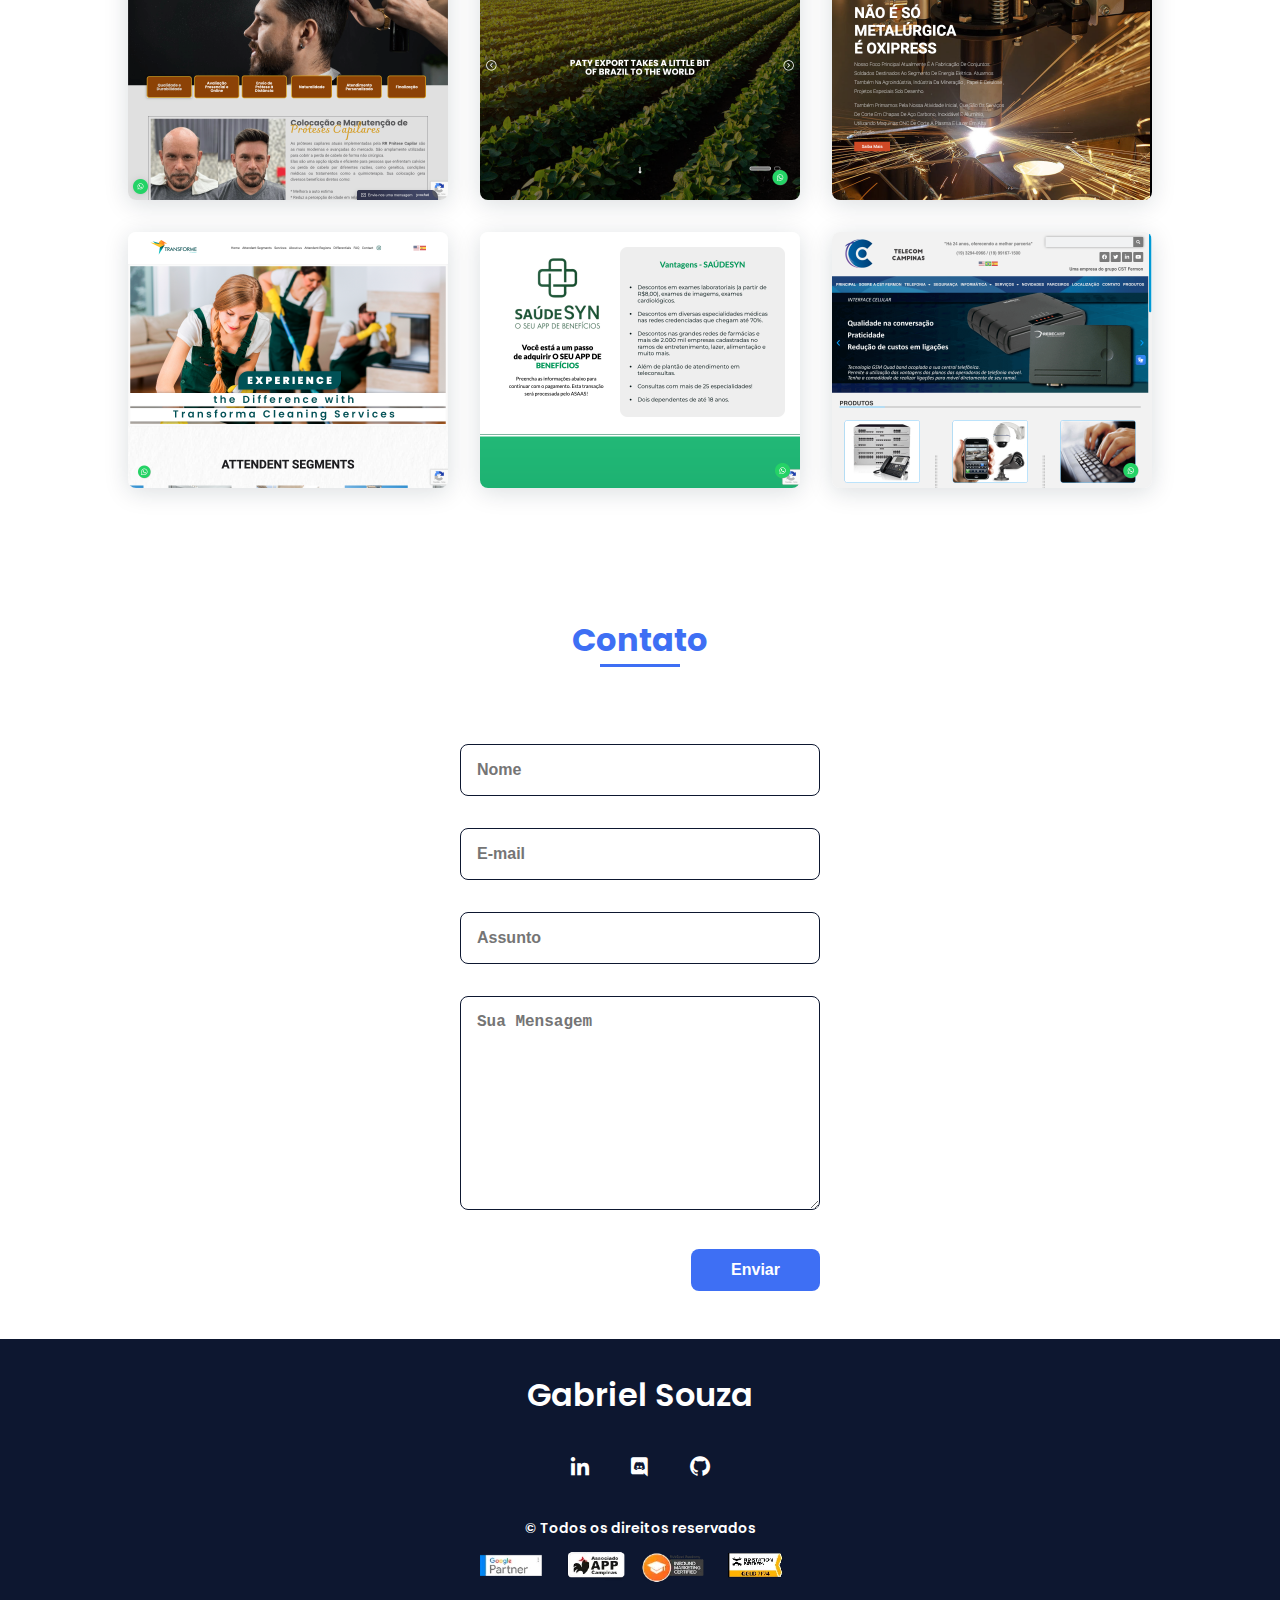
==== commit a1daa02c: "Update index.html" ====
--- a/index.html
+++ b/index.html
@@ -180,6 +180,15 @@
                 <h2 class="section-title">Trabalhos & Projetos</h2>
 
                 <div class="work__container bd-grid">
+                    <a target="_blank" href="#" class="work__img">
+                        <img src="assets/img/tendacristal.png" alt="">
+                    </a>
+                    <a target="_blank" href="https://linkmaisnegocios.com.br" class="work__img">
+                        <img src="assets/img/linkmaisnegocios.png" alt="">
+                    </a>
+                    <a target="_blank" href="https://www.logisticamodelo.com.br/" class="work__img">
+                        <img src="assets/img/logisticamodelo.png" alt="">
+                    </a>
                     <a target="_blank" href="https://www.mmoficinamecanica.com.br/" class="work__img">
                         <img src="assets/img/mmoficinamecanica.png" alt="">
                     </a>
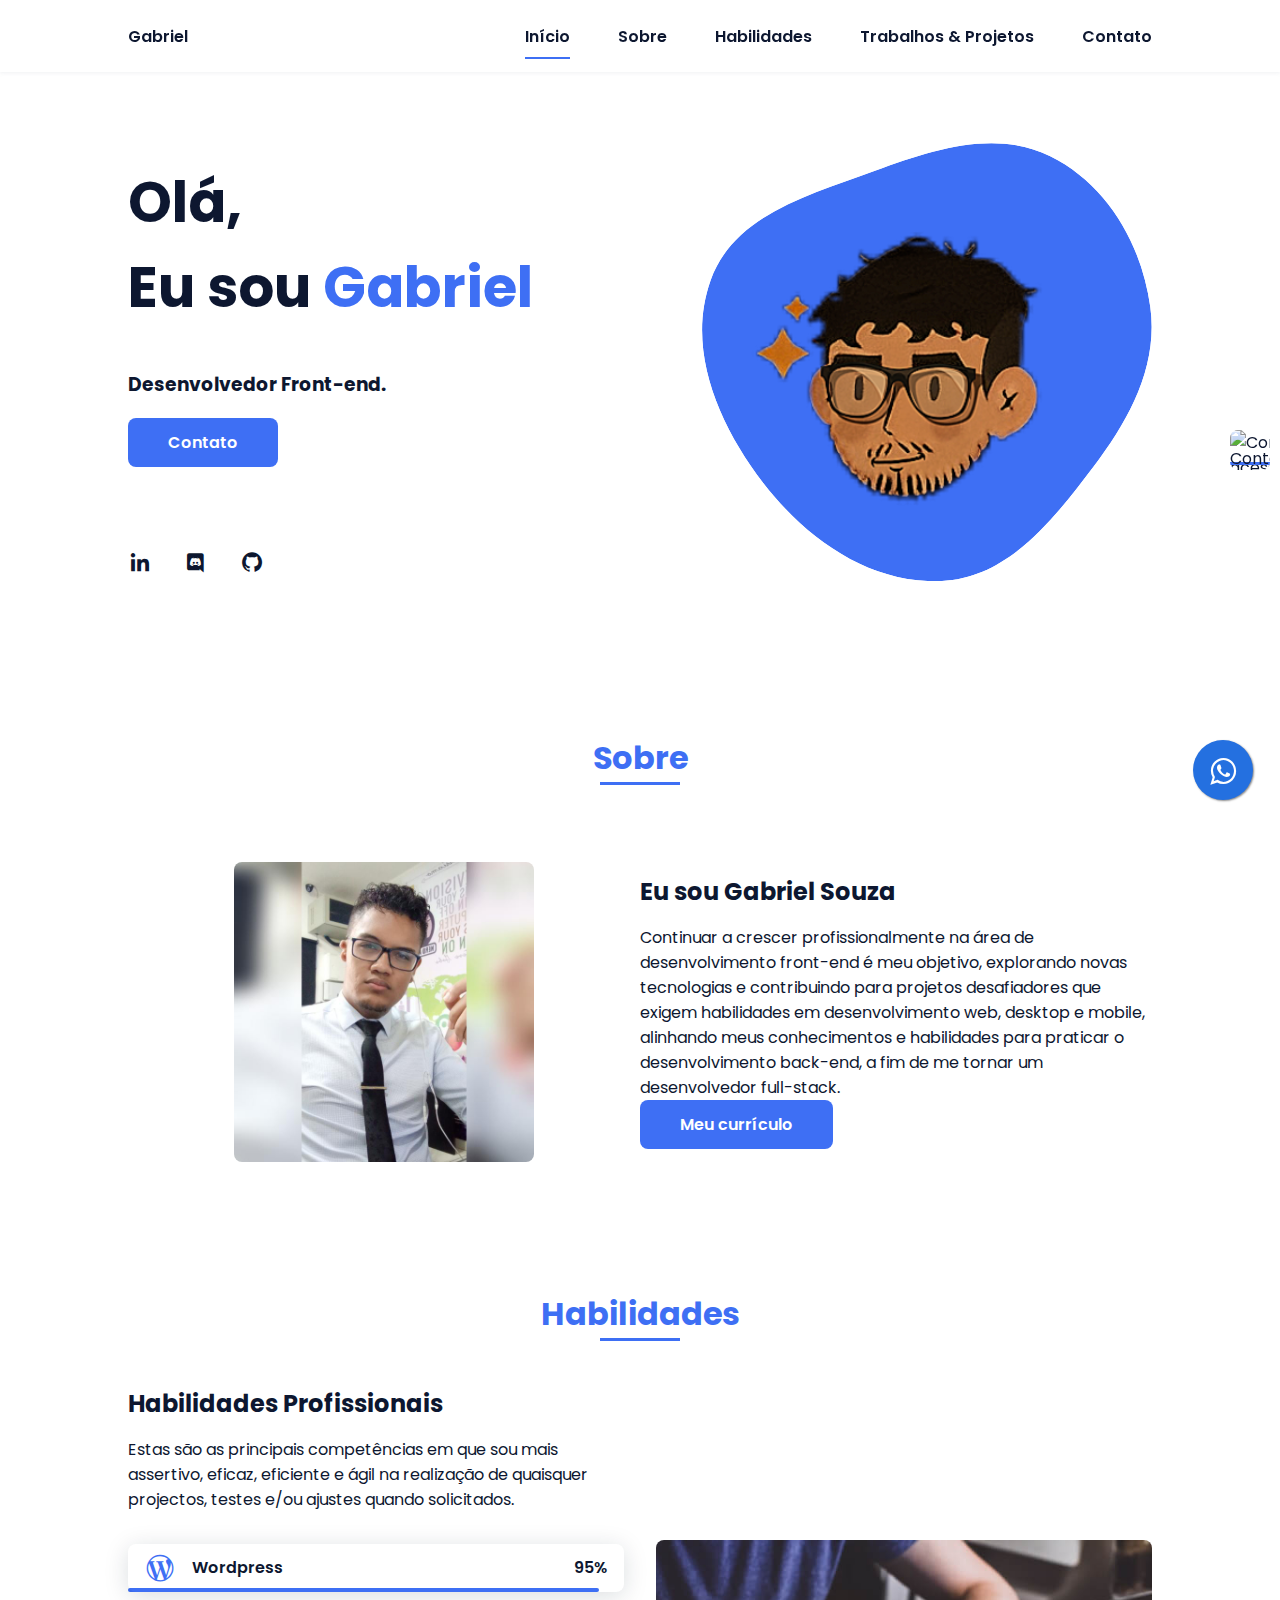
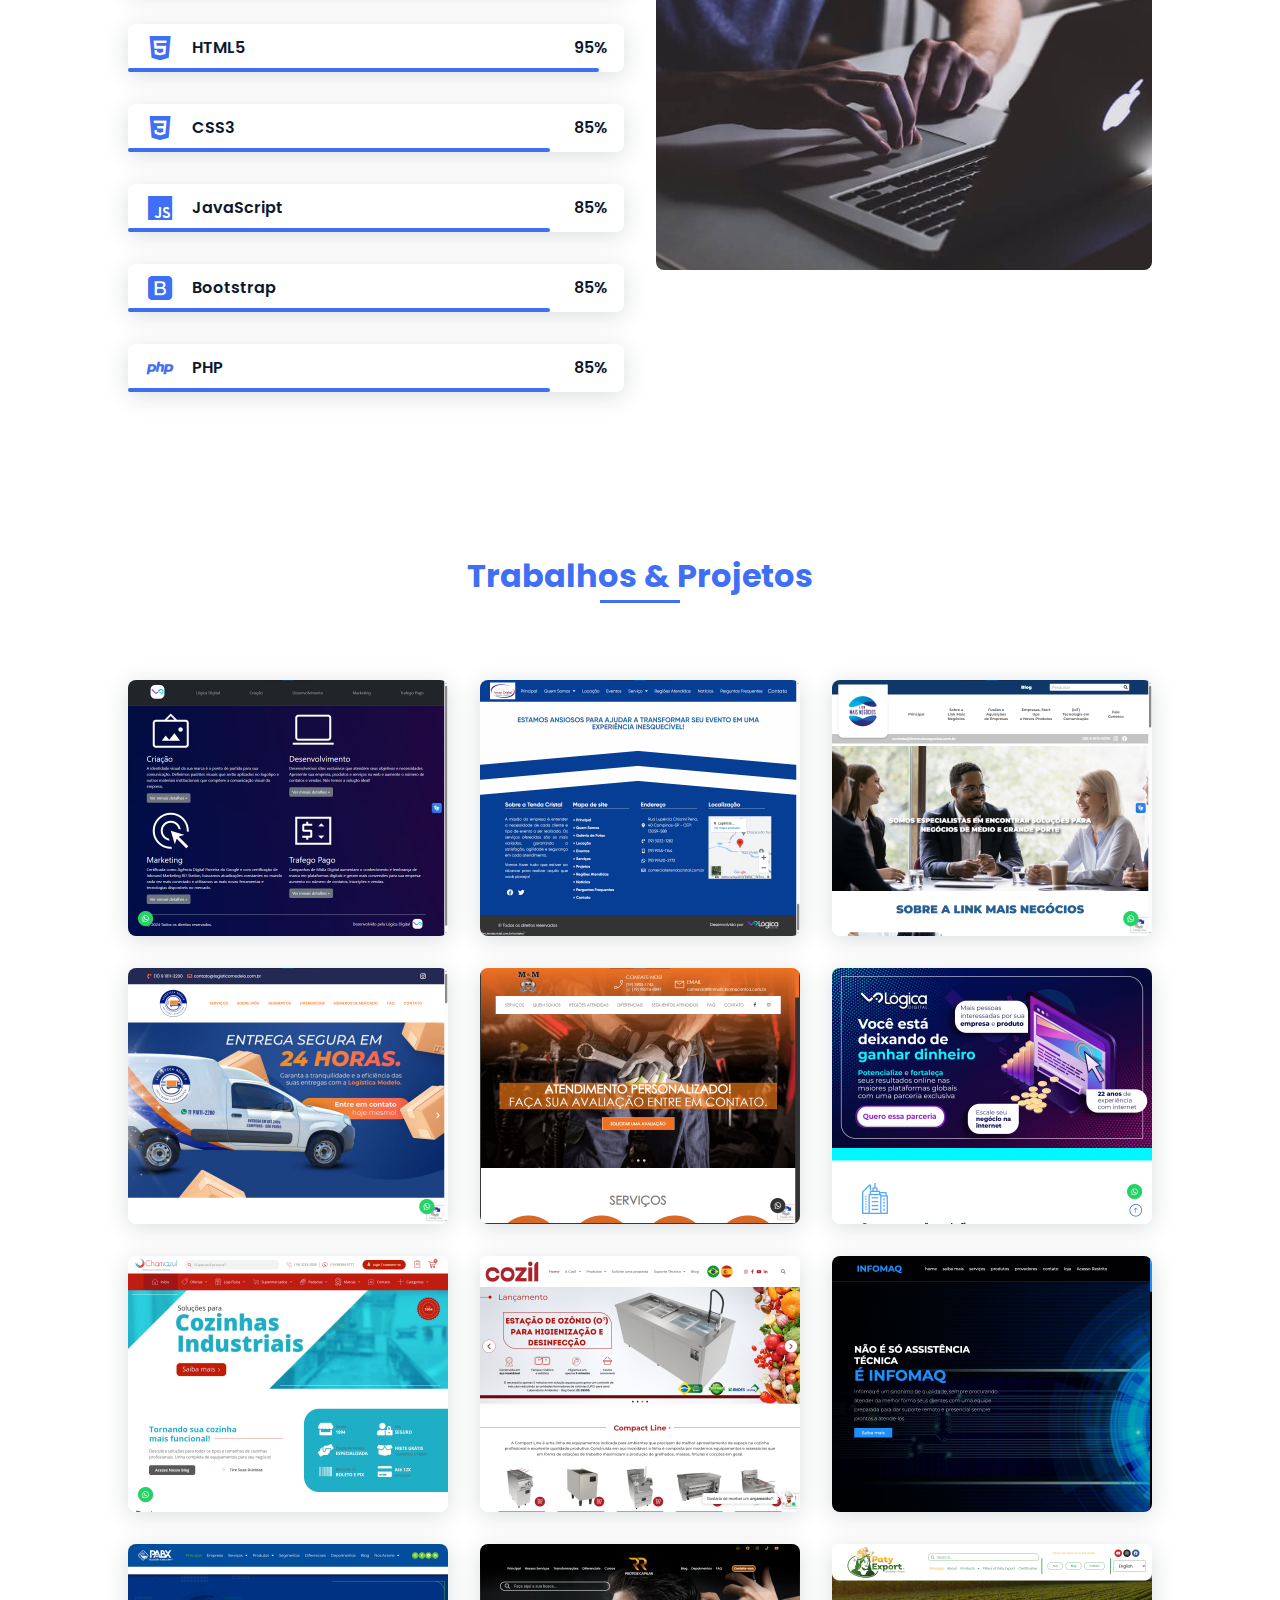
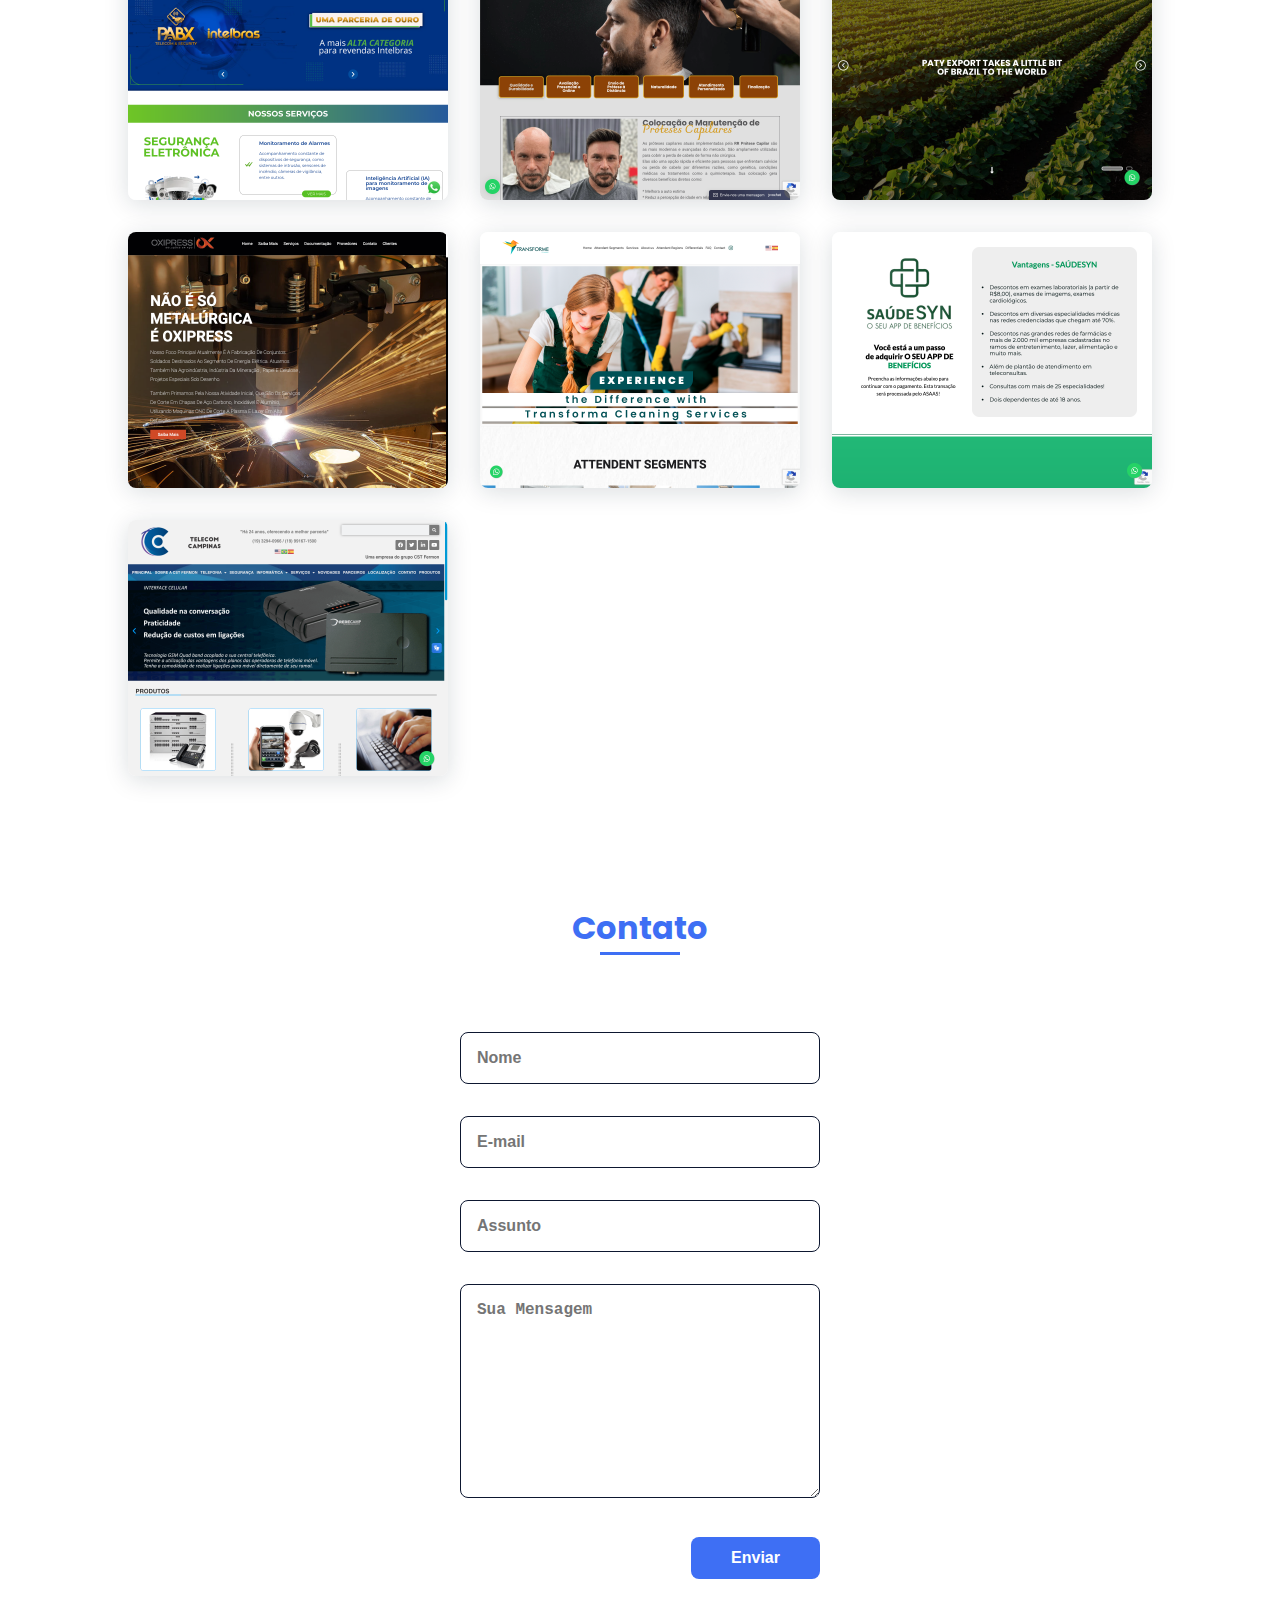
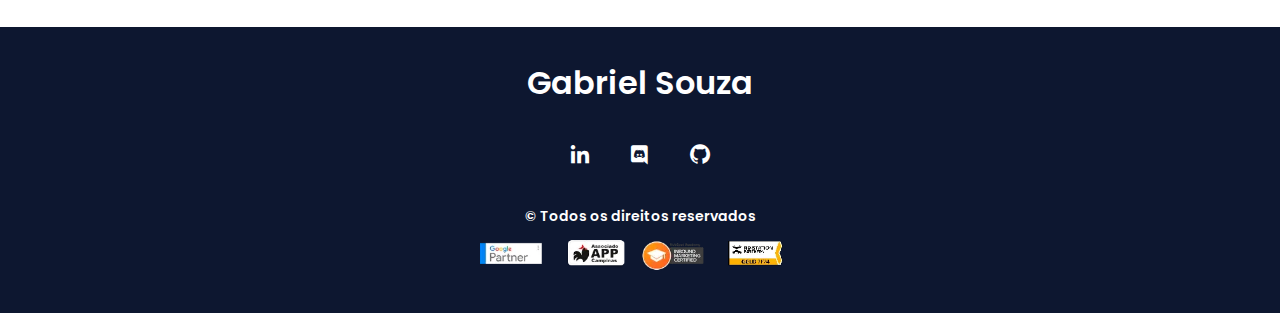
==== commit 423904f6: "Update index.html" ====
--- a/index.html
+++ b/index.html
@@ -180,10 +180,13 @@
                 <h2 class="section-title">Trabalhos & Projetos</h2>
 
                 <div class="work__container bd-grid">
+                    <a target="_blank" href="https://conteudo.logicadigital.com.br/" class="work__img">
+                        <img src="assets/img/conteudologicadigital.png" alt="">
+                    </a>
                     <a target="_blank" href="#" class="work__img">
                         <img src="assets/img/tendacristal.png" alt="">
                     </a>
-                    <a target="_blank" href="https://linkmaisnegocios.com.br" class="work__img">
+                    <a target="_blank" href="https://www.linkmaisnegocios.com.br/" class="work__img">
                         <img src="assets/img/linkmaisnegocios.png" alt="">
                     </a>
                     <a target="_blank" href="https://www.logisticamodelo.com.br/" class="work__img">
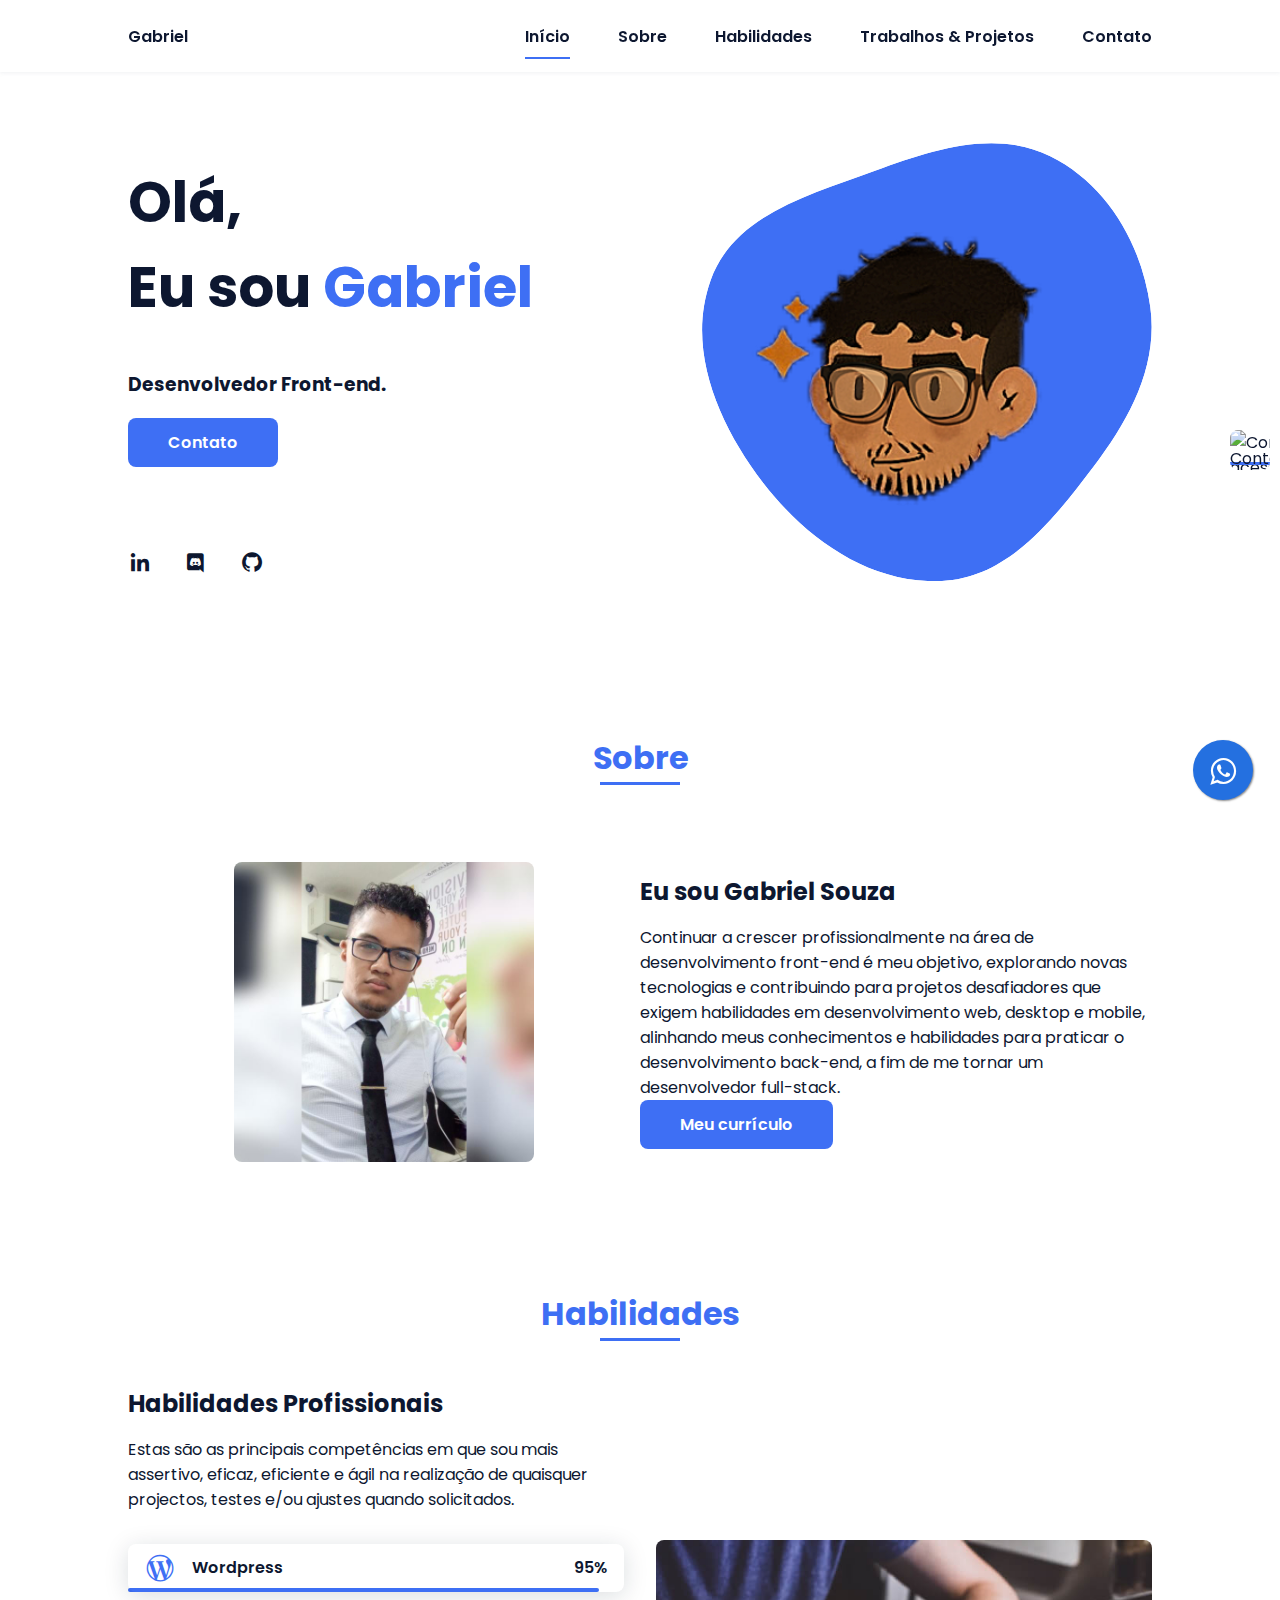
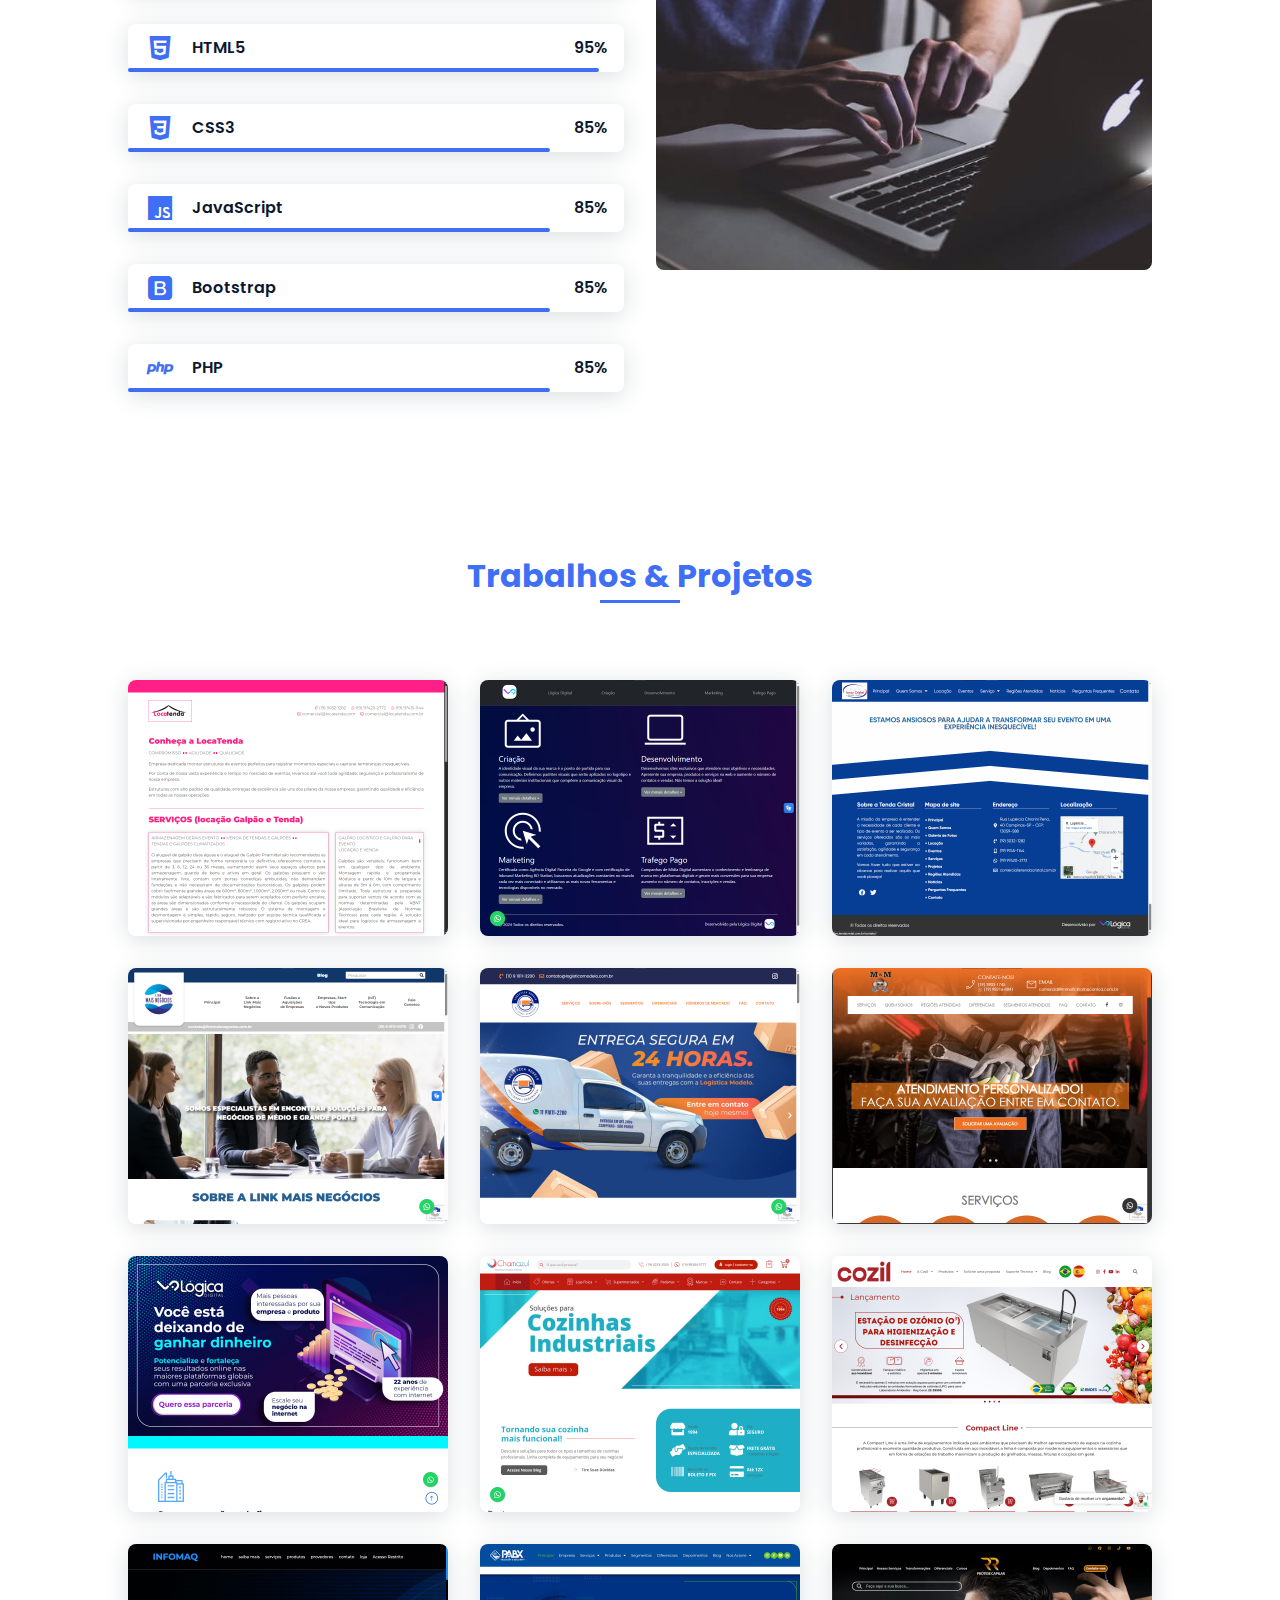
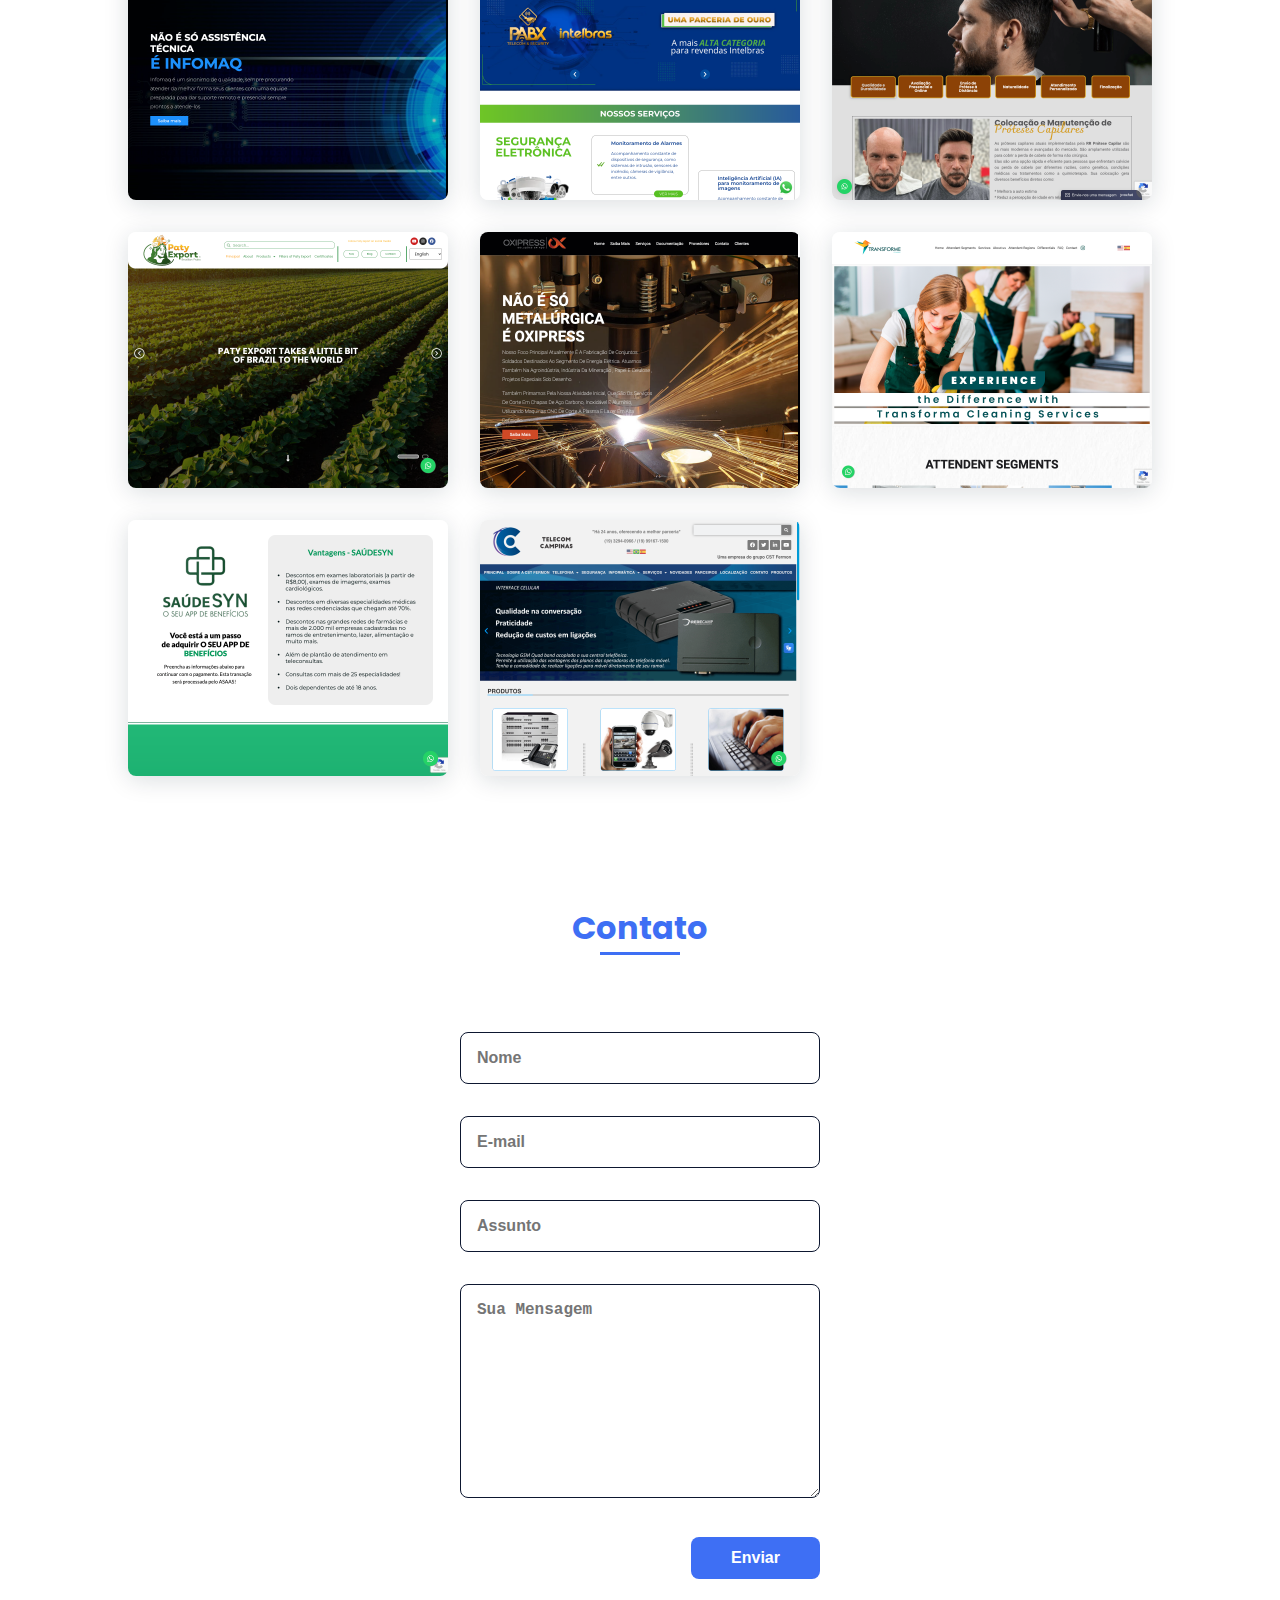
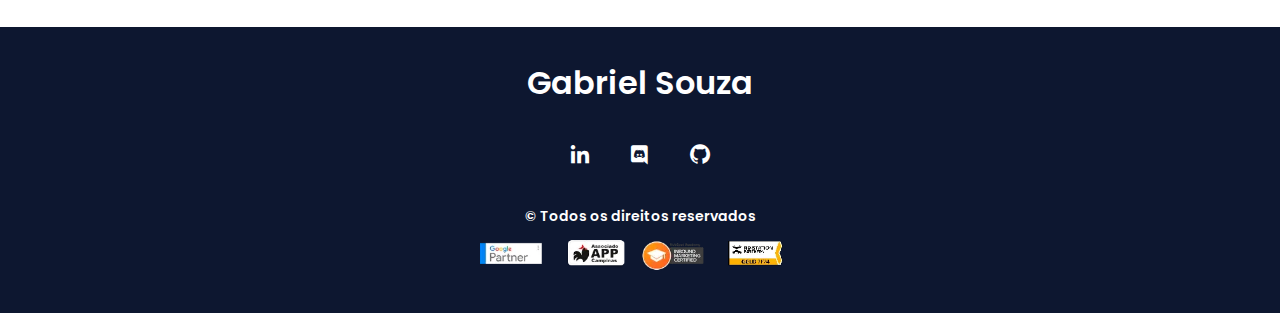
==== commit faa294d9: "Update index.html" ====
--- a/index.html
+++ b/index.html
@@ -180,10 +180,13 @@
                 <h2 class="section-title">Trabalhos & Projetos</h2>
 
                 <div class="work__container bd-grid">
+                    <a target="_blank" href="http://locatenda.com.br/" class="work__img">
+                        <img src="assets/img/locatenda.png" alt="">
+                    </a>
                     <a target="_blank" href="https://conteudo.logicadigital.com.br/" class="work__img">
                         <img src="assets/img/conteudologicadigital.png" alt="">
                     </a>
-                    <a target="_blank" href="#" class="work__img">
+                    <a target="_blank" href="http://www.tendacristal.com.br/" class="work__img">
                         <img src="assets/img/tendacristal.png" alt="">
                     </a>
                     <a target="_blank" href="https://www.linkmaisnegocios.com.br/" class="work__img">
